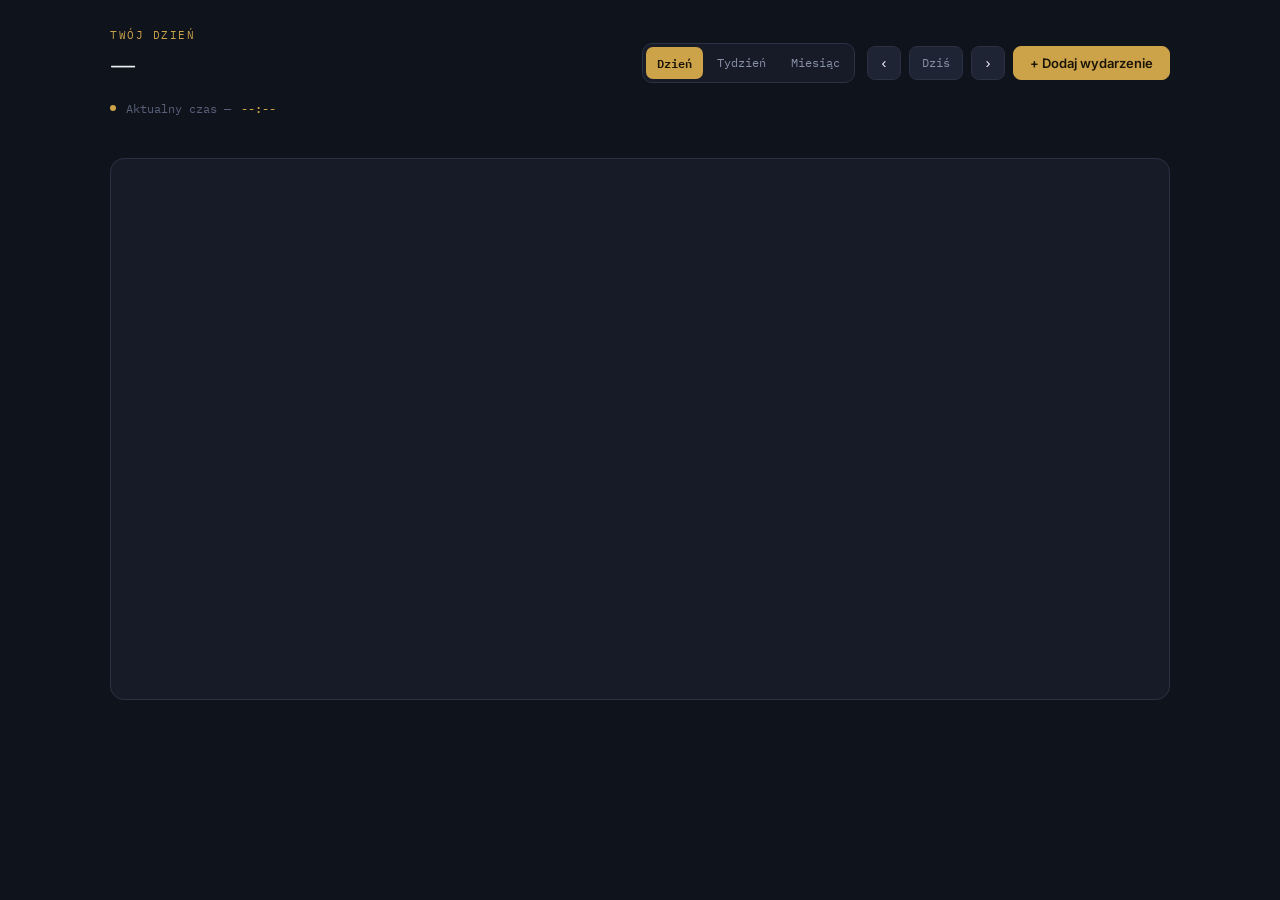
==== calendar.html @ 282a1187 "first commit" ====
<!DOCTYPE html>
<html lang="pl">
<head>
<meta charset="UTF-8">
<meta name="viewport" content="width=device-width, initial-scale=1.0">
<title>Kalendarz</title>
<link rel="preconnect" href="https://fonts.googleapis.com">
<link href="https://fonts.googleapis.com/css2?family=Fraunces:opsz,wght@9..144,400;9..144,500;9..144,600&family=Inter:wght@400;500;600;700&family=IBM+Plex+Mono:wght@400;500;600&display=swap" rel="stylesheet">
<style>
  :root{
    --bg:#0F131C;
    --panel:#161B27;
    --panel-raised:#1E2433;
    --border:#2A3142;
    --border-soft:#232939;
    --text:#EDEFF4;
    --text-muted:#8890A6;
    --text-faint:#586079;
    --brass:#CDA349;
    --brass-dim:#8A7237;
    --danger:#E0785B;

    --c-habit:#5FB88A;
    --c-entertainment:#A98CE0;
    --c-meeting:#5B9BE0;
    --c-important:#E0785B;
    --c-focus:#3FB8B0;

    --font-display:'Fraunces', serif;
    --font-body:'Inter', sans-serif;
    --font-mono:'IBM Plex Mono', monospace;

    --px-per-min: 1.5;
  }

  *{ box-sizing:border-box; }

  body{
    margin:0;
    background:var(--bg);
    color:var(--text);
    font-family:var(--font-body);
    -webkit-font-smoothing:antialiased;
  }

  .app{
    max-width:1100px;
    margin:0 auto;
    padding:28px 20px 80px;
  }

  /* ---- Header ---- */
  .header{
    display:flex;
    align-items:flex-end;
    justify-content:space-between;
    gap:16px;
    flex-wrap:wrap;
    margin-bottom:18px;
  }

  .header-left{ display:flex; flex-direction:column; gap:4px; }

  .eyebrow{
    font-family:var(--font-mono);
    font-size:11px;
    letter-spacing:0.14em;
    text-transform:uppercase;
    color:var(--brass);
  }

  .date-title{
    font-family:var(--font-display);
    font-size:clamp(22px, 3.6vw, 32px);
    font-weight:500;
    font-variation-settings:'opsz' 32;
    margin:0;
    line-height:1.15;
  }

  .header-right{
    display:flex;
    align-items:center;
    gap:8px;
    flex-wrap:wrap;
  }

  .view-switch{
    display:flex;
    gap:3px;
    background:var(--panel);
    border:1px solid var(--border);
    border-radius:10px;
    padding:3px;
    margin-right:4px;
  }
  .view-switch button{
    font-family:var(--font-mono);
    font-size:11.5px;
    padding:6px 11px;
    border-radius:7px;
    border:none;
    background:transparent;
    color:var(--text-muted);
    cursor:pointer;
  }
  .view-switch button.active{ background:var(--brass); color:#1A1508; font-weight:600; }
  .view-switch button:focus-visible{ outline:2px solid var(--brass); outline-offset:2px; }

  .nav-btn{
    width:34px; height:34px;
    display:flex; align-items:center; justify-content:center;
    background:var(--panel-raised);
    border:1px solid var(--border);
    border-radius:8px;
    color:var(--text);
    cursor:pointer;
    font-size:15px;
  }
  .nav-btn:hover{ border-color:var(--brass-dim); background:#232A3C; }
  .nav-btn:focus-visible{ outline:2px solid var(--brass); outline-offset:2px; }

  .today-btn{
    font-family:var(--font-mono);
    font-size:12px;
    padding:0 12px;
    height:34px;
    background:var(--panel-raised);
    border:1px solid var(--border);
    border-radius:8px;
    color:var(--text-muted);
    cursor:pointer;
  }
  .today-btn:hover{ color:var(--text); border-color:var(--brass-dim); }
  .today-btn:focus-visible{ outline:2px solid var(--brass); outline-offset:2px; }

  .add-btn{
    font-family:var(--font-body);
    font-weight:600;
    font-size:13px;
    padding:0 16px;
    height:34px;
    background:var(--brass);
    border:1px solid var(--brass);
    border-radius:8px;
    color:#1A1508;
    cursor:pointer;
  }
  .add-btn:hover{ background:#DCB35A; }
  .add-btn:focus-visible{ outline:2px solid var(--text); outline-offset:2px; }

  /* ---- Clock strip ---- */
  .clock-strip{
    display:flex;
    align-items:center;
    gap:10px;
    font-family:var(--font-mono);
    font-size:12px;
    color:var(--text-faint);
    margin-bottom:20px;
  }
  .clock-dot{ width:6px; height:6px; border-radius:50%; background:var(--brass); }
  .clock-time{ color:var(--brass); font-weight:500; }

  /* ---- Legend ---- */
  .legend{ display:flex; flex-wrap:wrap; gap:8px; margin-bottom:22px; }
  .chip{
    display:flex; align-items:center; gap:7px;
    padding:6px 12px 6px 10px;
    border-radius:999px;
    border:1px solid var(--border);
    background:var(--panel);
    font-size:12.5px;
    color:var(--text-muted);
    cursor:pointer;
  }
  .chip:focus-visible{ outline:2px solid var(--brass); outline-offset:2px; }
  .chip.off{ opacity:0.38; }
  .chip .dot{ width:9px; height:9px; border-radius:50%; flex:none; }
  .chip .count{ font-family:var(--font-mono); color:var(--text-faint); }

  /* ---- Shared timeline shell ---- */
  .timeline-wrap{
    background:var(--panel);
    border:1px solid var(--border);
    border-radius:14px;
    overflow:hidden;
  }
  .timeline-scroll{
    height:min(60vh, 600px);
    overflow-y:auto;
    overflow-x:auto;
  }
  .timeline-grid{ display:flex; position:relative; }

  .ruler{
    flex:none;
    width:52px;
    position:relative;
    border-right:1px solid var(--border);
    background:var(--panel);
  }
  .ruler-hour{
    position:absolute; left:0; right:0;
    transform:translateY(-50%);
    font-family:var(--font-mono);
    font-size:10px;
    color:var(--text-faint);
    text-align:right;
    padding-right:8px;
  }

  .track{ flex:1; position:relative; cursor:crosshair; min-width:280px; }

  .hour-line{ position:absolute; left:0; right:0; border-top:1px solid var(--border-soft); }
  .quarter-line{ position:absolute; left:0; right:0; border-top:1px dashed rgba(42,49,66,0.5); }

  .now-line{ position:absolute; left:0; right:0; height:0; border-top:1.5px solid var(--brass); z-index:5; pointer-events:none; }
  .now-line::before{ content:''; position:absolute; left:-4px; top:-4px; width:8px; height:8px; border-radius:50%; background:var(--brass); }
  .now-label{
    position:absolute; left:4px; top:-9px;
    font-family:var(--font-mono); font-size:9.5px; color:#1A1508;
    background:var(--brass); padding:1px 5px; border-radius:4px; font-weight:600;
  }

  .event{
    position:absolute; border-radius:7px; padding:5px 8px; overflow:hidden;
    cursor:pointer; border:1px solid transparent;
  }
  .event:hover{ filter:brightness(1.12); }
  .event:focus-visible{ outline:2px solid #fff; outline-offset:1px; }
  .event-title{
    font-size:12.5px; font-weight:600; color:#0C0F16; line-height:1.25;
    white-space:nowrap; overflow:hidden; text-overflow:ellipsis;
  }
  .event-time{ font-family:var(--font-mono); font-size:10px; color:rgba(12,15,22,0.72); margin-top:1px; }
  .event.compact .event-title{ font-size:10.5px; }
  .event.compact .event-time{ font-size:8.5px; }
  .event.conflict::after{ content:'⚠'; position:absolute; top:3px; right:5px; font-size:10px; }

  .empty-day{ padding:60px 20px; text-align:center; color:var(--text-faint); font-size:13.5px; position:absolute; top:220px; left:0; right:0; }
  .empty-day strong{ color:var(--text-muted); display:block; margin-bottom:4px; font-weight:600; }

  /* ---- Week view specific ---- */
  .week-header{ display:flex; border-bottom:1px solid var(--border); }
  .week-header .spacer{ width:52px; flex:none; }
  .week-header .day-head{
    flex:1; min-width:110px; text-align:center; padding:9px 4px;
    font-family:var(--font-mono); font-size:10.5px; color:var(--text-muted);
    border-left:1px solid var(--border-soft); text-transform:uppercase; letter-spacing:.04em;
  }
  .week-header .day-head .num{
    font-family:var(--font-display); font-size:16px; color:var(--text);
    display:block; margin-top:3px; text-transform:none;
  }
  .week-header .day-head.today{ color:var(--brass); }
  .week-header .day-head.today .num{ color:var(--brass); }

  .week-columns{ display:flex; flex:1; position:relative; }
  .week-col{ flex:1; min-width:110px; position:relative; border-left:1px solid var(--border-soft); cursor:crosshair; }

  /* ---- Month view ---- */
  .month-weekdays{
    display:grid; grid-template-columns:repeat(7,1fr); gap:1px;
    background:var(--border); border:1px solid var(--border); border-bottom:none;
    border-radius:14px 14px 0 0; overflow:hidden;
  }
  .month-weekday{
    background:var(--panel-raised); padding:8px 0; text-align:center;
    font-family:var(--font-mono); font-size:10px; color:var(--text-faint);
    text-transform:uppercase; letter-spacing:.05em;
  }
  .month-grid{
    display:grid; grid-template-columns:repeat(7,1fr); gap:1px;
    background:var(--border); border:1px solid var(--border); border-radius:0 0 14px 14px; overflow:hidden;
  }
  .month-cell{
    background:var(--panel); min-height:92px; padding:6px; cursor:pointer;
    display:flex; flex-direction:column; gap:3px;
  }
  .month-cell:hover{ background:var(--panel-raised); }
  .month-cell.outside{ opacity:.32; }
  .cell-num{ font-family:var(--font-mono); font-size:11.5px; color:var(--text-muted); }
  .cell-num.today{ color:#1A1508; background:var(--brass); border-radius:6px; padding:1px 6px; width:fit-content; font-weight:600; }
  .cell-pill{
    font-size:10px; padding:1.5px 6px; border-radius:5px; color:#0C0F16;
    white-space:nowrap; overflow:hidden; text-overflow:ellipsis; font-weight:600; cursor:pointer;
  }
  .cell-more{ font-size:9.5px; color:var(--text-faint); font-family:var(--font-mono); }

  .view-panel[hidden]{ display:none; }

  /* ---- Modal ---- */
  .overlay{
    position:fixed; inset:0; background:rgba(6,8,13,0.6);
    display:flex; align-items:center; justify-content:center; padding:20px; z-index:50;
  }
  .overlay[hidden]{ display:none; }
  .modal{ width:100%; max-width:400px; background:var(--panel-raised); border:1px solid var(--border); border-radius:14px; padding:22px; }
  .modal h2{ font-family:var(--font-display); font-weight:500; font-size:20px; margin:0 0 16px; }

  .field{ margin-bottom:14px; }
  .field label{
    display:block; font-size:11.5px; letter-spacing:0.03em; text-transform:uppercase;
    color:var(--text-faint); margin-bottom:6px; font-family:var(--font-mono);
  }
  .field input[type=text], .field textarea, .field input[type=date]{
    width:100%; background:var(--panel); border:1px solid var(--border); border-radius:8px;
    padding:9px 11px; color:var(--text); font-family:var(--font-body); font-size:14px;
  }
  .field input[type=date]{ font-family:var(--font-mono); }
  .field textarea{ resize:vertical; min-height:56px; }
  .field input[type=time]{
    width:100%; background:var(--panel); border:1px solid var(--border); border-radius:8px;
    padding:8px 11px; color:var(--text); font-family:var(--font-mono); font-size:14px;
  }
  .field input:focus-visible, .field textarea:focus-visible{ outline:2px solid var(--brass); outline-offset:1px; }

  .time-row{ display:flex; gap:10px; }
  .time-row .field{ flex:1; }

  .cat-row{ display:flex; flex-wrap:wrap; gap:7px; }
  .cat-btn{
    display:flex; align-items:center; gap:6px; padding:7px 11px; border-radius:999px;
    border:1px solid var(--border); background:var(--panel); color:var(--text-muted);
    font-size:12.5px; cursor:pointer;
  }
  .cat-btn .dot{ width:8px; height:8px; border-radius:50%; }
  .cat-btn.active{ border-color:var(--brass); color:var(--text); background:#232A3C; }
  .cat-btn:focus-visible{ outline:2px solid var(--brass); outline-offset:1px; }

  .error-text{ color:var(--danger); font-size:12px; margin:-6px 0 12px; min-height:14px; }

  .modal-actions{ display:flex; justify-content:space-between; align-items:center; margin-top:18px; gap:10px; }
  .btn-group{ display:flex; gap:8px; margin-left:auto; }

  .btn{
    font-family:var(--font-body); font-size:13px; font-weight:600; padding:9px 16px;
    border-radius:8px; cursor:pointer; border:1px solid var(--border); background:transparent; color:var(--text-muted);
  }
  .btn:hover{ color:var(--text); border-color:var(--brass-dim); }
  .btn:focus-visible{ outline:2px solid var(--brass); outline-offset:2px; }
  .btn-primary{ background:var(--brass); border-color:var(--brass); color:#1A1508; }
  .btn-primary:hover{ background:#DCB35A; color:#1A1508; }
  .btn-delete{ background:transparent; border:none; color:var(--danger); font-size:12.5px; cursor:pointer; padding:9px 4px; }
  .btn-delete:focus-visible{ outline:2px solid var(--danger); outline-offset:2px; }

  @media (prefers-reduced-motion: reduce){ *{ transition:none !important; } }

  @media (max-width:560px){
    .header{ align-items:flex-start; }
    .header-right{ width:100%; }
    .modal{ padding:18px; }
    .month-cell{ min-height:64px; }
  }
</style>
</head>
<body>

<div class="app">
  <div class="header">
    <div class="header-left">
      <span class="eyebrow" id="eyebrow">Twój dzień</span>
      <h1 class="date-title" id="dateTitle">—</h1>
    </div>
    <div class="header-right">
      <div class="view-switch" id="viewSwitch">
        <button data-view="day" class="active">Dzień</button>
        <button data-view="week">Tydzień</button>
        <button data-view="month">Miesiąc</button>
      </div>
      <button class="nav-btn" id="prevBtn" aria-label="Wstecz">‹</button>
      <button class="today-btn" id="todayBtn">Dziś</button>
      <button class="nav-btn" id="nextBtn" aria-label="Dalej">›</button>
      <button class="add-btn" id="openAdd">+ Dodaj wydarzenie</button>
    </div>
  </div>

  <div class="clock-strip">
    <span class="clock-dot"></span>
    <span>Aktualny czas —</span>
    <span class="clock-time" id="liveClock">--:--</span>
  </div>

  <div class="legend" id="legend"></div>

  <!-- DAY VIEW -->
  <div class="view-panel" id="dayView">
    <div class="timeline-wrap">
      <div class="timeline-scroll" id="dayScroll">
        <div class="timeline-grid">
          <div class="ruler" id="dayRuler"></div>
          <div class="track" id="dayTrack"></div>
        </div>
      </div>
    </div>
  </div>

  <!-- WEEK VIEW -->
  <div class="view-panel" id="weekView" hidden>
    <div class="timeline-wrap">
      <div class="week-header" id="weekHeader"></div>
      <div class="timeline-scroll" id="weekScroll">
        <div class="timeline-grid">
          <div class="ruler" id="weekRuler"></div>
          <div class="week-columns" id="weekColumns"></div>
        </div>
      </div>
    </div>
  </div>

  <!-- MONTH VIEW -->
  <div class="view-panel" id="monthView" hidden>
    <div class="month-weekdays" id="monthWeekdays"></div>
    <div class="month-grid" id="monthGrid"></div>
  </div>
</div>

<div class="overlay" id="overlay" hidden>
  <div class="modal">
    <h2 id="modalTitle">Nowe wydarzenie</h2>

    <div class="field">
      <label for="fTitle">Nazwa</label>
      <input type="text" id="fTitle" maxlength="60" placeholder="np. Trening, Spotkanie z zespołem…">
    </div>

    <div class="field">
      <label>Kategoria</label>
      <div class="cat-row" id="catRow"></div>
    </div>

    <div class="field">
      <label for="fDate">Data</label>
      <input type="date" id="fDate">
    </div>

    <div class="time-row">
      <div class="field">
        <label for="fStart">Start</label>
        <input type="time" id="fStart" step="60">
      </div>
      <div class="field">
        <label for="fEnd">Koniec</label>
        <input type="time" id="fEnd" step="60">
      </div>
    </div>

    <div class="field">
      <label for="fNotes">Notatka (opcjonalnie)</label>
      <textarea id="fNotes" maxlength="200" placeholder="Dodatkowe informacje…"></textarea>
    </div>

    <div class="error-text" id="errorText"></div>

    <div class="modal-actions">
      <button class="btn-delete" id="deleteBtn" hidden>Usuń wydarzenie</button>
      <div class="btn-group">
        <button class="btn" id="cancelBtn">Anuluj</button>
        <button class="btn btn-primary" id="saveBtn">Zapisz</button>
      </div>
    </div>
  </div>
</div>

<script>
(function(){
  "use strict";

  var CATEGORIES = [
    { id:'habit',         label:'Nawyk',      color:'var(--c-habit)' },
    { id:'entertainment', label:'Rozrywka',   color:'var(--c-entertainment)' },
    { id:'meeting',       label:'Spotkanie',  color:'var(--c-meeting)' },
    { id:'important',     label:'Ważne',      color:'var(--c-important)' },
    { id:'focus',         label:'Skupienie',  color:'var(--c-focus)' }
  ];
  var CAT_MAP = {};
  CATEGORIES.forEach(function(c){ CAT_MAP[c.id] = c; });

  var WEEKDAY_SHORT = ['Pon','Wt','Śr','Czw','Pt','Sob','Nd'];
  var MONTH_SHORT = ['sty','lut','mar','kwi','maj','cze','lip','sie','wrz','paź','lis','gru'];

  var PX_PER_MIN = 1.5;
  var DAY_MIN = 24 * 60;
  var DAY_HEIGHT = DAY_MIN * PX_PER_MIN;

  var state = {
    events: [],
    viewMode: 'day',
    viewDate: todayStr(),
    activeCats: new Set(CATEGORIES.map(function(c){ return c.id; })),
    editingId: null
  };

  // ---------- Date helpers ----------
  function todayStr(){ return fmtDate(new Date()); }
  function fmtDate(d){
    return d.getFullYear() + '-' + pad2(d.getMonth()+1) + '-' + pad2(d.getDate());
  }
  function parseDate(s){ return new Date(s + 'T00:00:00'); }
  function addDays(dateStr, n){
    var d = parseDate(dateStr);
    d.setDate(d.getDate() + n);
    return fmtDate(d);
  }
  function addMonths(dateStr, n){
    var d = parseDate(dateStr);
    d.setDate(1);
    d.setMonth(d.getMonth() + n);
    return fmtDate(d);
  }
  function mondayOf(dateStr){
    var d = parseDate(dateStr);
    var dow = (d.getDay() + 6) % 7; // 0 = Monday
    d.setDate(d.getDate() - dow);
    return fmtDate(d);
  }
  function toMinutes(hhmm){ var p = hhmm.split(':'); return (+p[0])*60 + (+p[1]); }
  function pad2(n){ return String(n).padStart(2,'0'); }
  function minutesToHHMM(min){
    min = Math.max(0, Math.min(DAY_MIN-1, min));
    return pad2(Math.floor(min/60)) + ':' + pad2(Math.round(min%60));
  }
  function uid(){ return Date.now().toString(36) + Math.random().toString(36).slice(2,7); }
  function escapeHtml(s){ var d = document.createElement('div'); d.textContent = s; return d.innerHTML; }

  // ---------- Storage ----------
  function loadEvents(){
    return window.storage.get('events', false)
      .then(function(res){ state.events = res && res.value ? JSON.parse(res.value) : []; })
      .catch(function(){ state.events = []; });
  }
  function saveEvents(){
    return window.storage.set('events', JSON.stringify(state.events), false)
      .catch(function(err){ console.error('Zapis nie powiódł się', err); });
  }

  // ---------- Element refs ----------
  var els = {
    eyebrow: document.getElementById('eyebrow'),
    dateTitle: document.getElementById('dateTitle'),
    viewSwitch: document.getElementById('viewSwitch'),
    prevBtn: document.getElementById('prevBtn'),
    nextBtn: document.getElementById('nextBtn'),
    todayBtn: document.getElementById('todayBtn'),
    openAdd: document.getElementById('openAdd'),
    liveClock: document.getElementById('liveClock'),
    legend: document.getElementById('legend'),

    dayView: document.getElementById('dayView'),
    dayScroll: document.getElementById('dayScroll'),
    dayRuler: document.getElementById('dayRuler'),
    dayTrack: document.getElementById('dayTrack'),

    weekView: document.getElementById('weekView'),
    weekHeader: document.getElementById('weekHeader'),
    weekScroll: document.getElementById('weekScroll'),
    weekRuler: document.getElementById('weekRuler'),
    weekColumns: document.getElementById('weekColumns'),

    monthView: document.getElementById('monthView'),
    monthWeekdays: document.getElementById('monthWeekdays'),
    monthGrid: document.getElementById('monthGrid'),

    overlay: document.getElementById('overlay'),
    modalTitle: document.getElementById('modalTitle'),
    fTitle: document.getElementById('fTitle'),
    catRow: document.getElementById('catRow'),
    fDate: document.getElementById('fDate'),
    fStart: document.getElementById('fStart'),
    fEnd: document.getElementById('fEnd'),
    fNotes: document.getElementById('fNotes'),
    errorText: document.getElementById('errorText'),
    deleteBtn: document.getElementById('deleteBtn'),
    cancelBtn: document.getElementById('cancelBtn'),
    saveBtn: document.getElementById('saveBtn')
  };

  // ---------- Overlap layout (shared by day + week columns) ----------
  function layoutDayEvents(dayEvents){
    var sorted = dayEvents.slice().sort(function(a,b){ return toMinutes(a.start) - toMinutes(b.start); });
    var clusters = [], current = [], clusterEnd = -1;
    sorted.forEach(function(ev){
      var s = toMinutes(ev.start), e = toMinutes(ev.end);
      if(current.length === 0 || s < clusterEnd){ current.push(ev); clusterEnd = Math.max(clusterEnd, e); }
      else { clusters.push(current); current = [ev]; clusterEnd = e; }
    });
    if(current.length) clusters.push(current);

    var positioned = [];
    clusters.forEach(function(cluster){
      var columns = [], colOf = {};
      cluster.forEach(function(ev){
        var s = toMinutes(ev.start), placed = false;
        for(var c=0; c<columns.length; c++){
          if(columns[c] <= s){ columns[c] = toMinutes(ev.end); colOf[ev.id] = c; placed = true; break; }
        }
        if(!placed){ columns.push(toMinutes(ev.end)); colOf[ev.id] = columns.length - 1; }
      });
      var totalCols = columns.length;
      cluster.forEach(function(ev){ positioned.push(Object.assign({}, ev, { col: colOf[ev.id], totalCols: totalCols })); });
    });
    return positioned;
  }

  function renderRulerInto(el){
    el.innerHTML = '';
    el.style.height = DAY_HEIGHT + 'px';
    for(var h=0; h<24; h++){
      var d = document.createElement('div');
      d.className = 'ruler-hour';
      d.style.top = (h*60*PX_PER_MIN) + 'px';
      d.textContent = pad2(h) + ':00';
      el.appendChild(d);
    }
  }

  function drawGridLines(trackEl){
    for(var h=0; h<24; h++){
      var hl = document.createElement('div');
      hl.className = 'hour-line';
      hl.style.top = (h*60*PX_PER_MIN) + 'px';
      trackEl.appendChild(hl);
      [15,30,45].forEach(function(q){
        var ql = document.createElement('div');
        ql.className = 'quarter-line';
        ql.style.top = ((h*60+q)*PX_PER_MIN) + 'px';
        trackEl.appendChild(ql);
      });
    }
  }

  // renders one date's events+now-line into a track element; compact = smaller text (week view)
  function renderColumn(trackEl, dateStr, compact){
    trackEl.innerHTML = '';
    trackEl.style.height = DAY_HEIGHT + 'px';
    drawGridLines(trackEl);

    var dayEvents = state.events.filter(function(e){ return e.date === dateStr && state.activeCats.has(e.category); });

    if(dayEvents.length === 0 && !compact){
      var empty = document.createElement('div');
      empty.className = 'empty-day';
      empty.innerHTML = '<strong>Pusto w tym dniu</strong>Kliknij na siatkę albo „+ Dodaj wydarzenie”.';
      trackEl.appendChild(empty);
    }

    var positioned = layoutDayEvents(dayEvents);
    positioned.forEach(function(ev){
      var cat = CAT_MAP[ev.category] || CAT_MAP.important;
      var s = toMinutes(ev.start), e = toMinutes(ev.end);
      var top = s * PX_PER_MIN;
      var height = Math.max((e - s) * PX_PER_MIN, compact ? 16 : 20);
      var gap = 2;
      var widthPct = 100 / ev.totalCols;

      var block = document.createElement('div');
      block.className = 'event' + (ev.totalCols > 1 ? ' conflict' : '') + (compact ? ' compact' : '');
      block.style.top = top + 'px';
      block.style.height = height + 'px';
      block.style.left = 'calc(' + (ev.col * widthPct) + '% + ' + (ev.col ? gap : 2) + 'px)';
      block.style.width = 'calc(' + widthPct + '% - ' + (gap + 2) + 'px)';
      block.style.background = cat.color;
      block.setAttribute('tabindex', '0');
      block.setAttribute('role', 'button');
      block.setAttribute('aria-label', ev.title + ', ' + ev.start + '–' + ev.end + ', ' + cat.label);
      block.innerHTML = '<div class="event-title">' + escapeHtml(ev.title) + '</div>' +
                         '<div class="event-time">' + ev.start + '–' + ev.end + '</div>';
      block.addEventListener('click', function(evt){ evt.stopPropagation(); openEdit(ev.id); });
      block.addEventListener('keydown', function(evt){ if(evt.key === 'Enter' || evt.key === ' '){ evt.preventDefault(); openEdit(ev.id); } });
      trackEl.appendChild(block);
    });

    if(dateStr === todayStr()){
      var now = new Date();
      var min = now.getHours()*60 + now.getMinutes();
      var line = document.createElement('div');
      line.className = 'now-line';
      line.style.top = (min * PX_PER_MIN) + 'px';
      var label = document.createElement('span');
      label.className = 'now-label';
      label.textContent = pad2(now.getHours()) + ':' + pad2(now.getMinutes());
      line.appendChild(label);
      trackEl.appendChild(line);
    }

    trackEl.onclick = function(e){
      if(e.target !== trackEl) return;
      var rect = trackEl.getBoundingClientRect();
      var y = e.clientY - rect.top;
      var minutes = Math.round((y / PX_PER_MIN) / 5) * 5;
      openAddModal(dateStr, minutes);
    };
  }

  // ---------- Legend (scope-aware counts) ----------
  function getScopeDates(){
    if(state.viewMode === 'day') return [state.viewDate];
    if(state.viewMode === 'week'){
      var start = mondayOf(state.viewDate), out = [];
      for(var i=0;i<7;i++) out.push(addDays(start,i));
      return out;
    }
    // month: all cells shown in the grid (incl. padding days)
    return monthMatrixDates(state.viewDate);
  }

  function monthMatrixDates(dateStr){
    var d = parseDate(dateStr);
    var first = new Date(d.getFullYear(), d.getMonth(), 1);
    var start = mondayOf(fmtDate(first));
    var dates = [];
    for(var i=0;i<42;i++) dates.push(addDays(start,i));
    return dates;
  }

  function renderLegend(){
    var scope = new Set(getScopeDates());
    els.legend.innerHTML = '';
    CATEGORIES.forEach(function(c){
      var count = state.events.filter(function(e){ return scope.has(e.date) && e.category === c.id; }).length;
      var chip = document.createElement('button');
      chip.className = 'chip' + (state.activeCats.has(c.id) ? '' : ' off');
      chip.setAttribute('type','button');
      chip.innerHTML = '<span class="dot" style="background:'+c.color+'"></span>' + c.label +
        (count ? ' <span class="count">'+count+'</span>' : '');
      chip.addEventListener('click', function(){
        if(state.activeCats.has(c.id)) state.activeCats.delete(c.id); else state.activeCats.add(c.id);
        renderAll();
      });
      els.legend.appendChild(chip);
    });
  }

  // ---------- Header + view switch ----------
  function renderHeader(){
    if(state.viewMode === 'day'){
      els.eyebrow.textContent = 'Twój dzień';
      var d = parseDate(state.viewDate);
      var str = d.toLocaleDateString('pl-PL', { weekday:'long', day:'numeric', month:'long', year:'numeric' });
      els.dateTitle.textContent = str.charAt(0).toUpperCase() + str.slice(1);
    } else if(state.viewMode === 'week'){
      els.eyebrow.textContent = 'Twój tydzień';
      var start = mondayOf(state.viewDate);
      var end = addDays(start, 6);
      var sd = parseDate(start), ed = parseDate(end);
      var label = sd.getDate() + ' ' + MONTH_SHORT[sd.getMonth()] + ' – ' + ed.getDate() + ' ' + MONTH_SHORT[ed.getMonth()] + ' ' + ed.getFullYear();
      els.dateTitle.textContent = label;
    } else {
      els.eyebrow.textContent = 'Twój miesiąc';
      var md = parseDate(state.viewDate);
      var mstr = md.toLocaleDateString('pl-PL', { month:'long', year:'numeric' });
      els.dateTitle.textContent = mstr.charAt(0).toUpperCase() + mstr.slice(1);
    }
  }

  els.viewSwitch.addEventListener('click', function(e){
    var btn = e.target.closest('button[data-view]');
    if(!btn) return;
    state.viewMode = btn.getAttribute('data-view');
    Array.prototype.forEach.call(els.viewSwitch.querySelectorAll('button'), function(b){
      b.classList.toggle('active', b === btn);
    });
    renderAll();
  });

  // ---------- View renderers ----------
  function renderDayView(){
    renderRulerInto(els.dayRuler);
    renderColumn(els.dayTrack, state.viewDate, false);
  }

  function renderWeekView(){
    renderRulerInto(els.weekRuler);
    var start = mondayOf(state.viewDate);
    var today = todayStr();

    els.weekHeader.innerHTML = '<div class="spacer"></div>';
    els.weekColumns.innerHTML = '';

    for(var i=0;i<7;i++){
      var dateStr = addDays(start,i);
      var d = parseDate(dateStr);
      var isToday = dateStr === today;

      var head = document.createElement('div');
      head.className = 'day-head' + (isToday ? ' today' : '');
      head.innerHTML = WEEKDAY_SHORT[i] + '<span class="num">' + d.getDate() + '</span>';
      els.weekHeader.appendChild(head);

      var col = document.createElement('div');
      col.className = 'week-col';
      els.weekColumns.appendChild(col);
      renderColumn(col, dateStr, true);
    }
  }

  function renderMonthView(){
    els.monthWeekdays.innerHTML = '';
    WEEKDAY_SHORT.forEach(function(w){
      var el = document.createElement('div');
      el.className = 'month-weekday';
      el.textContent = w;
      els.monthWeekdays.appendChild(el);
    });

    var dates = monthMatrixDates(state.viewDate);
    var refMonth = parseDate(state.viewDate).getMonth();
    var today = todayStr();

    els.monthGrid.innerHTML = '';
    dates.forEach(function(dateStr){
      var d = parseDate(dateStr);
      var outside = d.getMonth() !== refMonth;
      var cell = document.createElement('div');
      cell.className = 'month-cell' + (outside ? ' outside' : '');

      var num = document.createElement('div');
      num.className = 'cell-num' + (dateStr === today ? ' today' : '');
      num.textContent = d.getDate();
      cell.appendChild(num);

      var dayEvents = state.events
        .filter(function(e){ return e.date === dateStr && state.activeCats.has(e.category); })
        .sort(function(a,b){ return toMinutes(a.start) - toMinutes(b.start); });

      var shown = dayEvents.slice(0,3);
      shown.forEach(function(ev){
        var cat = CAT_MAP[ev.category] || CAT_MAP.important;
        var pill = document.createElement('div');
        pill.className = 'cell-pill';
        pill.style.background = cat.color;
        pill.textContent = ev.start + ' ' + ev.title;
        pill.addEventListener('click', function(e){ e.stopPropagation(); openEdit(ev.id); });
        cell.appendChild(pill);
      });
      if(dayEvents.length > 3){
        var more = document.createElement('div');
        more.className = 'cell-more';
        more.textContent = '+' + (dayEvents.length - 3) + ' więcej';
        cell.appendChild(more);
      }

      cell.addEventListener('click', function(){
        state.viewDate = this.getAttribute('data-date');
        state.viewMode = 'day';
        Array.prototype.forEach.call(els.viewSwitch.querySelectorAll('button'), function(b){
          b.classList.toggle('active', b.getAttribute('data-view') === 'day');
        });
        renderAll();
        scrollToNow();
      });
      cell.setAttribute('data-date', dateStr);

      els.monthGrid.appendChild(cell);
    });
  }

  function renderAll(){
    renderHeader();
    renderLegend();

    els.dayView.hidden = state.viewMode !== 'day';
    els.weekView.hidden = state.viewMode !== 'week';
    els.monthView.hidden = state.viewMode !== 'month';

    if(state.viewMode === 'day') renderDayView();
    else if(state.viewMode === 'week') renderWeekView();
    else renderMonthView();
  }

  // ---------- Navigation ----------
  function shift(delta){
    if(state.viewMode === 'day') state.viewDate = addDays(state.viewDate, delta);
    else if(state.viewMode === 'week') state.viewDate = addDays(state.viewDate, delta*7);
    else state.viewDate = addMonths(state.viewDate, delta);
    renderAll();
  }
  els.prevBtn.addEventListener('click', function(){ shift(-1); });
  els.nextBtn.addEventListener('click', function(){ shift(1); });
  els.todayBtn.addEventListener('click', function(){ state.viewDate = todayStr(); renderAll(); scrollToNow(); });

  function scrollToNow(){
    if(state.viewMode === 'month') return;
    var now = new Date();
    var min = now.getHours()*60 + now.getMinutes();
    var top = Math.max(0, min * PX_PER_MIN - 200);
    var target = state.viewMode === 'day' ? els.dayScroll : els.weekScroll;
    target.scrollTop = top;
  }

  // ---------- Live clock ----------
  function tickClock(){
    var now = new Date();
    els.liveClock.textContent = pad2(now.getHours()) + ':' + pad2(now.getMinutes());
    if(state.viewMode !== 'month'){
      var visibleDate = state.viewMode === 'day' ? state.viewDate : null;
      if(state.viewMode === 'day') renderColumn(els.dayTrack, state.viewDate, false);
      else renderWeekView();
    }
  }
  setInterval(tickClock, 30000);

  // ---------- Modal ----------
  var selectedCat = 'meeting';

  function renderCatRow(){
    els.catRow.innerHTML = '';
    CATEGORIES.forEach(function(c){
      var b = document.createElement('button');
      b.type = 'button';
      b.className = 'cat-btn' + (selectedCat === c.id ? ' active' : '');
      b.innerHTML = '<span class="dot" style="background:'+c.color+'"></span>' + c.label;
      b.addEventListener('click', function(){ selectedCat = c.id; renderCatRow(); });
      els.catRow.appendChild(b);
    });
  }

  function openAddModal(dateStr, prefillStart){
    state.editingId = null;
    els.modalTitle.textContent = 'Nowe wydarzenie';
    els.fTitle.value = '';
    els.fNotes.value = '';
    selectedCat = 'meeting';
    var start = prefillStart != null ? prefillStart : 9*60;
    els.fDate.value = dateStr || state.viewDate;
    els.fStart.value = minutesToHHMM(start);
    els.fEnd.value = minutesToHHMM(Math.min(start+30, DAY_MIN-1));
    els.deleteBtn.hidden = true;
    els.errorText.textContent = '';
    renderCatRow();
    els.overlay.hidden = false;
    els.fTitle.focus();
  }

  function openEdit(id){
    var ev = state.events.find(function(e){ return e.id === id; });
    if(!ev) return;
    state.editingId = id;
    els.modalTitle.textContent = 'Edytuj wydarzenie';
    els.fTitle.value = ev.title;
    els.fNotes.value = ev.notes || '';
    selectedCat = ev.category;
    els.fDate.value = ev.date;
    els.fStart.value = ev.start;
    els.fEnd.value = ev.end;
    els.deleteBtn.hidden = false;
    els.errorText.textContent = '';
    renderCatRow();
    els.overlay.hidden = false;
    els.fTitle.focus();
  }

  function closeModal(){ els.overlay.hidden = true; }

  els.openAdd.addEventListener('click', function(){ openAddModal(state.viewDate, 9*60); });
  els.cancelBtn.addEventListener('click', closeModal);
  els.overlay.addEventListener('click', function(e){ if(e.target === els.overlay) closeModal(); });
  document.addEventListener('keydown', function(e){ if(e.key === 'Escape' && !els.overlay.hidden) closeModal(); });

  els.saveBtn.addEventListener('click', function(){
    var title = els.fTitle.value.trim();
    var date = els.fDate.value;
    var start = els.fStart.value;
    var end = els.fEnd.value;

    if(!title){ els.errorText.textContent = 'Podaj nazwę wydarzenia.'; els.fTitle.focus(); return; }
    if(!date){ els.errorText.textContent = 'Podaj datę.'; return; }
    if(!start || !end){ els.errorText.textContent = 'Podaj godzinę startu i końca.'; return; }
    if(toMinutes(end) <= toMinutes(start)){ els.errorText.textContent = 'Koniec musi być późniejszy niż start.'; return; }

    if(state.editingId){
      var ev = state.events.find(function(e){ return e.id === state.editingId; });
      ev.title = title; ev.category = selectedCat; ev.date = date; ev.start = start; ev.end = end; ev.notes = els.fNotes.value.trim();
    } else {
      state.events.push({ id: uid(), date: date, title: title, category: selectedCat, start: start, end: end, notes: els.fNotes.value.trim() });
    }
    saveEvents();
    closeModal();
    renderAll();
  });

  els.deleteBtn.addEventListener('click', function(){
    state.events = state.events.filter(function(e){ return e.id !== state.editingId; });
    saveEvents();
    closeModal();
    renderAll();
  });

  // ---------- Init ----------
  loadEvents().then(function(){
    renderAll();
    scrollToNow();
    tickClock();
  });

})();
</script>
</body>
</html>
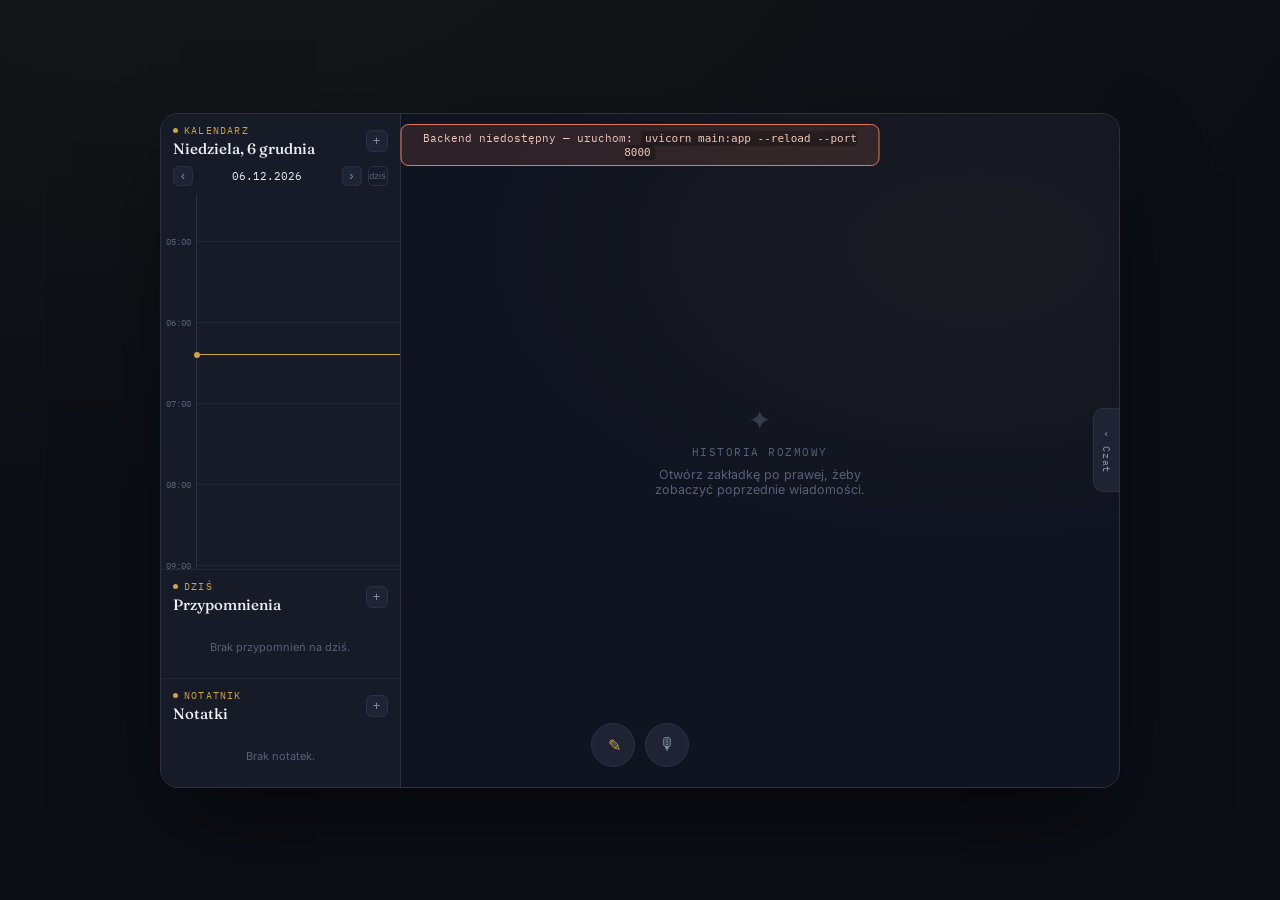
==== commit cc943da4: "working half way there" ====
--- a/calendar.html
+++ b/calendar.html
@@ -3,14 +3,15 @@
 <head>
 <meta charset="UTF-8">
 <meta name="viewport" content="width=device-width, initial-scale=1.0">
-<title>Kalendarz</title>
+<title>Kalendarz — Asystent</title>
 <link rel="preconnect" href="https://fonts.googleapis.com">
 <link href="https://fonts.googleapis.com/css2?family=Fraunces:opsz,wght@9..144,400;9..144,500;9..144,600&family=Inter:wght@400;500;600;700&family=IBM+Plex+Mono:wght@400;500;600&display=swap" rel="stylesheet">
 <style>
   :root{
-    --bg:#0F131C;
+    --bg:#0B0E15;
     --panel:#161B27;
     --panel-raised:#1E2433;
+    --panel-sunken:#101420;
     --border:#2A3142;
     --border-soft:#232939;
     --text:#EDEFF4;
@@ -30,434 +31,409 @@
     --font-body:'Inter', sans-serif;
     --font-mono:'IBM Plex Mono', monospace;
 
-    --px-per-min: 1.5;
+    --px-per-min: 1.35;
   }
 
   *{ box-sizing:border-box; }
-
+  html,body{ height:100%; }
   body{
     margin:0;
-    background:var(--bg);
+    background:
+      radial-gradient(1200px 600px at 15% -10%, rgba(205,163,73,0.06), transparent),
+      var(--bg);
     color:var(--text);
     font-family:var(--font-body);
     -webkit-font-smoothing:antialiased;
-  }
-
-  .app{
-    max-width:1100px;
-    margin:0 auto;
-    padding:28px 20px 80px;
-  }
-
-  /* ---- Header ---- */
-  .header{
-    display:flex;
-    align-items:flex-end;
-    justify-content:space-between;
-    gap:16px;
-    flex-wrap:wrap;
-    margin-bottom:18px;
-  }
-
-  .header-left{ display:flex; flex-direction:column; gap:4px; }
-
-  .eyebrow{
-    font-family:var(--font-mono);
-    font-size:11px;
-    letter-spacing:0.14em;
-    text-transform:uppercase;
-    color:var(--brass);
-  }
-
-  .date-title{
-    font-family:var(--font-display);
-    font-size:clamp(22px, 3.6vw, 32px);
-    font-weight:500;
-    font-variation-settings:'opsz' 32;
-    margin:0;
-    line-height:1.15;
-  }
-
-  .header-right{
     display:flex;
     align-items:center;
-    gap:8px;
-    flex-wrap:wrap;
-  }
-
-  .view-switch{
-    display:flex;
-    gap:3px;
+    justify-content:center;
+    overflow:hidden;
+  }
+
+  /* ===================== APP SHELL — 3/4 of the screen ===================== */
+  .app-shell{
+    width:75vw;
+    height:75vh;
+    min-width:920px;
+    min-height:560px;
     background:var(--panel);
     border:1px solid var(--border);
-    border-radius:10px;
-    padding:3px;
-    margin-right:4px;
-  }
-  .view-switch button{
-    font-family:var(--font-mono);
-    font-size:11.5px;
-    padding:6px 11px;
-    border-radius:7px;
-    border:none;
-    background:transparent;
-    color:var(--text-muted);
-    cursor:pointer;
-  }
-  .view-switch button.active{ background:var(--brass); color:#1A1508; font-weight:600; }
-  .view-switch button:focus-visible{ outline:2px solid var(--brass); outline-offset:2px; }
-
-  .nav-btn{
-    width:34px; height:34px;
-    display:flex; align-items:center; justify-content:center;
-    background:var(--panel-raised);
-    border:1px solid var(--border);
-    border-radius:8px;
-    color:var(--text);
-    cursor:pointer;
-    font-size:15px;
-  }
-  .nav-btn:hover{ border-color:var(--brass-dim); background:#232A3C; }
-  .nav-btn:focus-visible{ outline:2px solid var(--brass); outline-offset:2px; }
-
-  .today-btn{
-    font-family:var(--font-mono);
-    font-size:12px;
-    padding:0 12px;
-    height:34px;
-    background:var(--panel-raised);
-    border:1px solid var(--border);
-    border-radius:8px;
-    color:var(--text-muted);
-    cursor:pointer;
-  }
-  .today-btn:hover{ color:var(--text); border-color:var(--brass-dim); }
-  .today-btn:focus-visible{ outline:2px solid var(--brass); outline-offset:2px; }
-
-  .add-btn{
-    font-family:var(--font-body);
-    font-weight:600;
-    font-size:13px;
-    padding:0 16px;
-    height:34px;
-    background:var(--brass);
-    border:1px solid var(--brass);
-    border-radius:8px;
-    color:#1A1508;
-    cursor:pointer;
-  }
-  .add-btn:hover{ background:#DCB35A; }
-  .add-btn:focus-visible{ outline:2px solid var(--text); outline-offset:2px; }
-
-  /* ---- Clock strip ---- */
-  .clock-strip{
+    border-radius:18px;
+    box-shadow:0 40px 90px -20px rgba(0,0,0,0.6);
+    position:relative;
     display:flex;
-    align-items:center;
-    gap:10px;
-    font-family:var(--font-mono);
-    font-size:12px;
-    color:var(--text-faint);
-    margin-bottom:20px;
-  }
-  .clock-dot{ width:6px; height:6px; border-radius:50%; background:var(--brass); }
-  .clock-time{ color:var(--brass); font-weight:500; }
-
-  /* ---- Legend ---- */
-  .legend{ display:flex; flex-wrap:wrap; gap:8px; margin-bottom:22px; }
-  .chip{
-    display:flex; align-items:center; gap:7px;
-    padding:6px 12px 6px 10px;
-    border-radius:999px;
-    border:1px solid var(--border);
-    background:var(--panel);
-    font-size:12.5px;
-    color:var(--text-muted);
-    cursor:pointer;
-  }
-  .chip:focus-visible{ outline:2px solid var(--brass); outline-offset:2px; }
-  .chip.off{ opacity:0.38; }
-  .chip .dot{ width:9px; height:9px; border-radius:50%; flex:none; }
-  .chip .count{ font-family:var(--font-mono); color:var(--text-faint); }
-
-  /* ---- Shared timeline shell ---- */
-  .timeline-wrap{
-    background:var(--panel);
-    border:1px solid var(--border);
-    border-radius:14px;
     overflow:hidden;
   }
-  .timeline-scroll{
-    height:min(60vh, 600px);
-    overflow-y:auto;
-    overflow-x:auto;
-  }
-  .timeline-grid{ display:flex; position:relative; }
-
-  .ruler{
+
+  /* ===================== LEFT COLUMN — 1/4 width ===================== */
+  .left-col{
+    width:25%;
+    min-width:230px;
     flex:none;
-    width:52px;
-    position:relative;
+    display:flex;
+    flex-direction:column;
     border-right:1px solid var(--border);
     background:var(--panel);
-  }
-  .ruler-hour{
-    position:absolute; left:0; right:0;
-    transform:translateY(-50%);
-    font-family:var(--font-mono);
-    font-size:10px;
-    color:var(--text-faint);
-    text-align:right;
-    padding-right:8px;
-  }
-
-  .track{ flex:1; position:relative; cursor:crosshair; min-width:280px; }
-
+    height:100%;
+  }
+
+  .left-col section{
+    display:flex;
+    flex-direction:column;
+    min-height:0;
+    border-bottom:1px solid var(--border-soft);
+  }
+  .left-col section:last-child{ border-bottom:none; }
+
+  .panel-head{
+    display:flex; align-items:center; justify-content:space-between;
+    padding:10px 12px 8px;
+    flex:none;
+  }
+  .panel-eyebrow{
+    font-family:var(--font-mono); font-size:10px; letter-spacing:.12em;
+    text-transform:uppercase; color:var(--brass); display:flex; align-items:center; gap:6px;
+  }
+  .panel-eyebrow .dot{ width:5px; height:5px; border-radius:50%; background:var(--brass); }
+  .panel-title{
+    font-family:var(--font-display); font-size:15px; font-weight:500; margin:2px 0 0;
+    font-variation-settings:'opsz' 14;
+  }
+  .mini-add{
+    width:22px; height:22px; border-radius:6px; border:1px solid var(--border);
+    background:var(--panel-raised); color:var(--text-muted); cursor:pointer;
+    display:flex; align-items:center; justify-content:center; font-size:13px; line-height:1;
+    flex:none;
+  }
+  .mini-add:hover{ color:var(--text); border-color:var(--brass-dim); }
+  .mini-add:focus-visible{ outline:2px solid var(--brass); outline-offset:1px; }
+
+  /* --- Calendar panel (top, tallest) --- */
+  .cal-panel{ flex:1.5 1 0; }
+  .cal-nav{
+    display:flex; align-items:center; gap:6px; padding:0 12px 8px;
+    font-family:var(--font-mono); font-size:10.5px; color:var(--text-faint); flex:none;
+  }
+  .cal-nav button{
+    width:20px; height:20px; border-radius:5px; border:1px solid var(--border);
+    background:var(--panel-raised); color:var(--text-muted); cursor:pointer; font-size:12px;
+    display:flex; align-items:center; justify-content:center;
+  }
+  .cal-nav button:hover{ color:var(--text); border-color:var(--brass-dim); }
+  .cal-nav .cal-date{ color:var(--text); flex:1; text-align:center; }
+  .cal-nav .today-pill{
+    font-size:9.5px; padding:2px 6px; border-radius:5px; border:1px solid var(--border);
+    background:transparent; color:var(--text-faint); cursor:pointer;
+  }
+  .cal-nav .today-pill:hover{ color:var(--brass); border-color:var(--brass-dim); }
+
+  .cal-scroll{ flex:1; overflow-y:auto; overflow-x:hidden; position:relative; }
+  .cal-grid{ display:flex; position:relative; }
+  .cal-ruler{ flex:none; width:36px; position:relative; border-right:1px solid var(--border); }
+  .cal-ruler-hour{
+    position:absolute; left:0; right:0; transform:translateY(-50%);
+    font-family:var(--font-mono); font-size:8.5px; color:var(--text-faint);
+    text-align:right; padding-right:5px;
+  }
+  .cal-track{ flex:1; position:relative; cursor:crosshair; min-width:0; }
   .hour-line{ position:absolute; left:0; right:0; border-top:1px solid var(--border-soft); }
-  .quarter-line{ position:absolute; left:0; right:0; border-top:1px dashed rgba(42,49,66,0.5); }
-
   .now-line{ position:absolute; left:0; right:0; height:0; border-top:1.5px solid var(--brass); z-index:5; pointer-events:none; }
-  .now-line::before{ content:''; position:absolute; left:-4px; top:-4px; width:8px; height:8px; border-radius:50%; background:var(--brass); }
-  .now-label{
-    position:absolute; left:4px; top:-9px;
-    font-family:var(--font-mono); font-size:9.5px; color:#1A1508;
-    background:var(--brass); padding:1px 5px; border-radius:4px; font-weight:600;
-  }
-
-  .event{
-    position:absolute; border-radius:7px; padding:5px 8px; overflow:hidden;
-    cursor:pointer; border:1px solid transparent;
-  }
-  .event:hover{ filter:brightness(1.12); }
-  .event:focus-visible{ outline:2px solid #fff; outline-offset:1px; }
-  .event-title{
-    font-size:12.5px; font-weight:600; color:#0C0F16; line-height:1.25;
-    white-space:nowrap; overflow:hidden; text-overflow:ellipsis;
-  }
-  .event-time{ font-family:var(--font-mono); font-size:10px; color:rgba(12,15,22,0.72); margin-top:1px; }
-  .event.compact .event-title{ font-size:10.5px; }
-  .event.compact .event-time{ font-size:8.5px; }
-  .event.conflict::after{ content:'⚠'; position:absolute; top:3px; right:5px; font-size:10px; }
-
-  .empty-day{ padding:60px 20px; text-align:center; color:var(--text-faint); font-size:13.5px; position:absolute; top:220px; left:0; right:0; }
-  .empty-day strong{ color:var(--text-muted); display:block; margin-bottom:4px; font-weight:600; }
-
-  /* ---- Week view specific ---- */
-  .week-header{ display:flex; border-bottom:1px solid var(--border); }
-  .week-header .spacer{ width:52px; flex:none; }
-  .week-header .day-head{
-    flex:1; min-width:110px; text-align:center; padding:9px 4px;
-    font-family:var(--font-mono); font-size:10.5px; color:var(--text-muted);
-    border-left:1px solid var(--border-soft); text-transform:uppercase; letter-spacing:.04em;
-  }
-  .week-header .day-head .num{
-    font-family:var(--font-display); font-size:16px; color:var(--text);
-    display:block; margin-top:3px; text-transform:none;
-  }
-  .week-header .day-head.today{ color:var(--brass); }
-  .week-header .day-head.today .num{ color:var(--brass); }
-
-  .week-columns{ display:flex; flex:1; position:relative; }
-  .week-col{ flex:1; min-width:110px; position:relative; border-left:1px solid var(--border-soft); cursor:crosshair; }
-
-  /* ---- Month view ---- */
-  .month-weekdays{
-    display:grid; grid-template-columns:repeat(7,1fr); gap:1px;
-    background:var(--border); border:1px solid var(--border); border-bottom:none;
-    border-radius:14px 14px 0 0; overflow:hidden;
-  }
-  .month-weekday{
-    background:var(--panel-raised); padding:8px 0; text-align:center;
-    font-family:var(--font-mono); font-size:10px; color:var(--text-faint);
-    text-transform:uppercase; letter-spacing:.05em;
-  }
-  .month-grid{
-    display:grid; grid-template-columns:repeat(7,1fr); gap:1px;
-    background:var(--border); border:1px solid var(--border); border-radius:0 0 14px 14px; overflow:hidden;
-  }
-  .month-cell{
-    background:var(--panel); min-height:92px; padding:6px; cursor:pointer;
-    display:flex; flex-direction:column; gap:3px;
-  }
-  .month-cell:hover{ background:var(--panel-raised); }
-  .month-cell.outside{ opacity:.32; }
-  .cell-num{ font-family:var(--font-mono); font-size:11.5px; color:var(--text-muted); }
-  .cell-num.today{ color:#1A1508; background:var(--brass); border-radius:6px; padding:1px 6px; width:fit-content; font-weight:600; }
-  .cell-pill{
-    font-size:10px; padding:1.5px 6px; border-radius:5px; color:#0C0F16;
-    white-space:nowrap; overflow:hidden; text-overflow:ellipsis; font-weight:600; cursor:pointer;
-  }
-  .cell-more{ font-size:9.5px; color:var(--text-faint); font-family:var(--font-mono); }
-
-  .view-panel[hidden]{ display:none; }
-
-  /* ---- Modal ---- */
+  .now-line::before{ content:''; position:absolute; left:-3px; top:-3px; width:6px; height:6px; border-radius:50%; background:var(--brass); }
+
+  .cal-event{
+    position:absolute; border-radius:6px; padding:3px 6px; overflow:hidden; cursor:pointer;
+  }
+  .cal-event:hover{ filter:brightness(1.12); }
+  .cal-event-title{ font-size:10.5px; font-weight:600; color:#0C0F16; line-height:1.2; white-space:nowrap; overflow:hidden; text-overflow:ellipsis; }
+  .cal-event-time{ font-family:var(--font-mono); font-size:8px; color:rgba(12,15,22,0.72); }
+
+  .cal-empty{ padding:26px 14px; text-align:center; color:var(--text-faint); font-size:11.5px; }
+
+  /* --- Reminders / Notes lists (shared list style) --- */
+  .side-list{ flex:1; overflow-y:auto; padding:4px 10px 10px; display:flex; flex-direction:column; gap:6px; }
+  .rem-item, .note-item{
+    background:var(--panel-raised); border:1px solid var(--border-soft); border-radius:9px;
+    padding:7px 9px; cursor:pointer; display:flex; align-items:flex-start; gap:7px;
+  }
+  .rem-item:hover, .note-item:hover{ border-color:var(--brass-dim); }
+  .rem-check{
+    width:14px; height:14px; border-radius:4px; border:1.5px solid var(--text-faint);
+    flex:none; margin-top:2px; cursor:pointer; display:flex; align-items:center; justify-content:center;
+  }
+  .rem-check.done{ background:var(--brass); border-color:var(--brass); }
+  .rem-check.done::after{ content:'✓'; font-size:9px; color:#1A1508; font-weight:700; }
+  .rem-body, .note-body{ min-width:0; flex:1; }
+  .rem-time{ font-family:var(--font-mono); font-size:9px; color:var(--brass); }
+  .rem-text{ font-size:12px; color:var(--text); line-height:1.3; }
+  .rem-item.done .rem-text{ color:var(--text-faint); text-decoration:line-through; }
+  .note-title{ font-size:12px; font-weight:600; color:var(--text); }
+  .note-snippet{ font-size:11px; color:var(--text-muted); line-height:1.3; margin-top:1px; overflow:hidden; text-overflow:ellipsis; display:-webkit-box; -webkit-line-clamp:2; -webkit-box-orient:vertical; }
+  .side-empty{ padding:14px 4px; text-align:center; color:var(--text-faint); font-size:11px; }
+
+  /* ===================== RIGHT COLUMN — 3/4 width, chat overlay ===================== */
+  .right-col{
+    flex:1; position:relative; overflow:hidden;
+    background:
+      radial-gradient(500px 300px at 80% 20%, rgba(205,163,73,0.05), transparent),
+      var(--panel-sunken);
+  }
+  .right-col-hint{
+    position:absolute; inset:0; display:flex; flex-direction:column; align-items:center; justify-content:center;
+    gap:8px; color:var(--text-faint); pointer-events:none; text-align:center; padding:0 40px;
+  }
+  .right-col-hint .glyph{ font-size:28px; opacity:.5; }
+  .right-col-hint .eyebrow{ font-family:var(--font-mono); font-size:10.5px; letter-spacing:.14em; text-transform:uppercase; }
+  .right-col-hint .sub{ font-family:var(--font-body); font-size:12.5px; max-width:260px; }
+
+  .chat-tab{
+    position:absolute; top:50%; right:0; transform:translateY(-50%);
+    width:26px; height:84px; border-radius:10px 0 0 10px;
+    background:var(--panel-raised); border:1px solid var(--border); border-right:none;
+    color:var(--text-muted); cursor:pointer; z-index:30;
+    display:flex; align-items:center; justify-content:center;
+    writing-mode:vertical-rl; font-family:var(--font-mono); font-size:10px; letter-spacing:.08em;
+    gap:6px;
+  }
+  .chat-tab:hover{ color:var(--brass); border-color:var(--brass-dim); }
+  .chat-tab:focus-visible{ outline:2px solid var(--brass); outline-offset:1px; }
+  .chat-tab .chevron{ writing-mode:horizontal-tb; font-size:11px; }
+
+  .chat-panel{
+    position:absolute; top:0; right:0; width:100%; height:100%;
+    background:var(--panel);
+    border-left:1px solid var(--border);
+    display:flex; flex-direction:column;
+    transform:translateX(100%);
+    transition:transform .38s cubic-bezier(.4,0,.2,1);
+    z-index:20;
+  }
+  .chat-panel.open{ transform:translateX(0); }
+  .chat-panel-head{
+    flex:none; padding:14px 44px 12px 18px; border-bottom:1px solid var(--border-soft);
+    display:flex; flex-direction:column; gap:2px;
+  }
+  .chat-panel-head .eyebrow{ font-family:var(--font-mono); font-size:10px; letter-spacing:.12em; text-transform:uppercase; color:var(--brass); }
+  .chat-panel-head .title{ font-family:var(--font-display); font-size:18px; font-weight:500; }
+
+  .chat-log{ flex:1; overflow-y:auto; padding:16px 18px; display:flex; flex-direction:column; gap:12px; }
+  .msg{ max-width:78%; display:flex; flex-direction:column; gap:3px; }
+  .msg.user{ align-self:flex-end; align-items:flex-end; }
+  .msg.assistant{ align-self:flex-start; align-items:flex-start; }
+  .msg-bubble{ padding:9px 13px; border-radius:14px; font-size:13.5px; line-height:1.42; white-space:pre-wrap; }
+  .msg.user .msg-bubble{ background:var(--brass); color:#1A1508; border-bottom-right-radius:4px; }
+  .msg.assistant .msg-bubble{ background:var(--panel-raised); border:1px solid var(--border-soft); color:var(--text); border-bottom-left-radius:4px; }
+  .msg-time{ font-family:var(--font-mono); font-size:9.5px; color:var(--text-faint); padding:0 3px; }
+  .msg.assistant.typing .msg-bubble{ color:var(--text-faint); font-style:italic; }
+
+  .chat-log-empty{ margin:auto; text-align:center; color:var(--text-faint); font-size:12.5px; padding:0 30px; }
+
+  /* ===================== BOTTOM-CENTER COMPOSER ===================== */
+  .composer{
+    position:absolute; left:50%; bottom:20px; transform:translateX(-50%);
+    display:flex; align-items:center; gap:10px; z-index:40;
+  }
+
+  .voice-btn{
+    width:44px; height:44px; border-radius:50%; flex:none;
+    background:var(--panel-raised); border:1px solid var(--border);
+    color:var(--text-muted); cursor:pointer; font-size:17px;
+    display:flex; align-items:center; justify-content:center;
+    position:relative; transition:border-color .15s, color .15s, transform .15s;
+  }
+  .voice-btn:hover{ color:var(--brass); border-color:var(--brass-dim); transform:translateY(-1px); }
+  .voice-btn:focus-visible{ outline:2px solid var(--brass); outline-offset:2px; }
+  .voice-btn::after{
+    content:''; position:absolute; inset:-5px; border-radius:50%; border:1px solid var(--brass-dim);
+    opacity:0; transition:opacity .2s;
+  }
+  .voice-btn:hover::after{ opacity:.5; }
+  .voice-btn.active{ color:#1A1508; background:var(--brass); border-color:var(--brass); }
+
+  .text-bubble{
+    height:44px; width:44px; border-radius:22px; overflow:hidden;
+    background:var(--panel-raised); border:1px solid var(--border);
+    display:flex; align-items:center;
+    transition:width .32s cubic-bezier(.4,0,.2,1), height .32s cubic-bezier(.4,0,.2,1), border-color .2s;
+    cursor:text;
+  }
+  .text-bubble:hover, .text-bubble.focused{
+    width:min(46vw, 460px); height:52px; border-color:var(--brass-dim);
+  }
+  .text-bubble .bubble-icon{
+    flex:none; width:44px; height:44px; display:flex; align-items:center; justify-content:center;
+    font-size:16px; color:var(--brass); pointer-events:none;
+  }
+  .text-bubble input{
+    flex:1; min-width:0; height:100%; background:transparent; border:none; outline:none;
+    color:var(--text); font-family:var(--font-body); font-size:13.5px; padding-right:14px;
+    opacity:0; transition:opacity .22s ease .06s;
+  }
+  .text-bubble:hover input, .text-bubble.focused input{ opacity:1; }
+  .text-bubble input::placeholder{ color:var(--text-faint); }
+
+  /* ===================== connection banner + modal ===================== */
+  .conn-banner{
+    position:absolute; top:10px; left:50%; transform:translateX(-50%);
+    background:rgba(224,120,91,0.14); border:1px solid var(--danger); color:#F3C7B8;
+    font-family:var(--font-mono); font-size:11px; padding:6px 12px; border-radius:8px;
+    z-index:60; max-width:80%; text-align:center;
+  }
+  .conn-banner code{ background:rgba(0,0,0,0.25); padding:1px 5px; border-radius:4px; }
+  .conn-banner[hidden]{ display:none; }
+
   .overlay{
     position:fixed; inset:0; background:rgba(6,8,13,0.6);
-    display:flex; align-items:center; justify-content:center; padding:20px; z-index:50;
+    display:flex; align-items:center; justify-content:center; padding:20px; z-index:100;
   }
   .overlay[hidden]{ display:none; }
-  .modal{ width:100%; max-width:400px; background:var(--panel-raised); border:1px solid var(--border); border-radius:14px; padding:22px; }
-  .modal h2{ font-family:var(--font-display); font-weight:500; font-size:20px; margin:0 0 16px; }
-
-  .field{ margin-bottom:14px; }
-  .field label{
-    display:block; font-size:11.5px; letter-spacing:0.03em; text-transform:uppercase;
-    color:var(--text-faint); margin-bottom:6px; font-family:var(--font-mono);
-  }
-  .field input[type=text], .field textarea, .field input[type=date]{
+  .modal{
+    width:100%; max-width:380px; background:var(--panel-raised); border:1px solid var(--border);
+    border-radius:14px; padding:22px; font-family:var(--font-body); color:var(--text);
+  }
+  .modal h2{ font-family:var(--font-display); font-weight:500; font-size:19px; margin:0 0 14px; }
+  .mf-field{ margin-bottom:12px; }
+  .mf-field label{
+    display:block; font-size:11px; letter-spacing:.03em; text-transform:uppercase;
+    color:var(--text-faint); margin-bottom:5px; font-family:var(--font-mono);
+  }
+  .mf-input, .mf-textarea{
     width:100%; background:var(--panel); border:1px solid var(--border); border-radius:8px;
-    padding:9px 11px; color:var(--text); font-family:var(--font-body); font-size:14px;
-  }
-  .field input[type=date]{ font-family:var(--font-mono); }
-  .field textarea{ resize:vertical; min-height:56px; }
-  .field input[type=time]{
-    width:100%; background:var(--panel); border:1px solid var(--border); border-radius:8px;
-    padding:8px 11px; color:var(--text); font-family:var(--font-mono); font-size:14px;
-  }
-  .field input:focus-visible, .field textarea:focus-visible{ outline:2px solid var(--brass); outline-offset:1px; }
-
-  .time-row{ display:flex; gap:10px; }
-  .time-row .field{ flex:1; }
-
-  .cat-row{ display:flex; flex-wrap:wrap; gap:7px; }
+    padding:8px 10px; color:var(--text); font-family:var(--font-body); font-size:13.5px;
+  }
+  .mf-input.mono{ font-family:var(--font-mono); }
+  .mf-textarea{ min-height:80px; resize:vertical; }
+  .mf-row{ display:flex; gap:10px; }
+  .mf-row .mf-field{ flex:1; }
   .cat-btn{
-    display:flex; align-items:center; gap:6px; padding:7px 11px; border-radius:999px;
+    display:flex; align-items:center; gap:5px; padding:6px 10px; border-radius:999px;
     border:1px solid var(--border); background:var(--panel); color:var(--text-muted);
-    font-size:12.5px; cursor:pointer;
-  }
-  .cat-btn .dot{ width:8px; height:8px; border-radius:50%; }
-  .cat-btn.active{ border-color:var(--brass); color:var(--text); background:#232A3C; }
-  .cat-btn:focus-visible{ outline:2px solid var(--brass); outline-offset:1px; }
-
-  .error-text{ color:var(--danger); font-size:12px; margin:-6px 0 12px; min-height:14px; }
-
-  .modal-actions{ display:flex; justify-content:space-between; align-items:center; margin-top:18px; gap:10px; }
-  .btn-group{ display:flex; gap:8px; margin-left:auto; }
-
+    font-size:12px; cursor:pointer;
+  }
+  .cat-btn.active{ border-color:var(--brass); background:#232A3C; color:var(--text); }
+  .cat-dot{ width:7px; height:7px; border-radius:50%; }
+  .error-text{ color:var(--danger); font-size:12px; margin:2px 0 10px; min-height:14px; }
   .btn{
     font-family:var(--font-body); font-size:13px; font-weight:600; padding:9px 16px;
     border-radius:8px; cursor:pointer; border:1px solid var(--border); background:transparent; color:var(--text-muted);
   }
   .btn:hover{ color:var(--text); border-color:var(--brass-dim); }
-  .btn:focus-visible{ outline:2px solid var(--brass); outline-offset:2px; }
   .btn-primary{ background:var(--brass); border-color:var(--brass); color:#1A1508; }
   .btn-primary:hover{ background:#DCB35A; color:#1A1508; }
   .btn-delete{ background:transparent; border:none; color:var(--danger); font-size:12.5px; cursor:pointer; padding:9px 4px; }
-  .btn-delete:focus-visible{ outline:2px solid var(--danger); outline-offset:2px; }
 
   @media (prefers-reduced-motion: reduce){ *{ transition:none !important; } }
 
-  @media (max-width:560px){
-    .header{ align-items:flex-start; }
-    .header-right{ width:100%; }
-    .modal{ padding:18px; }
-    .month-cell{ min-height:64px; }
+  @media (max-width:900px){
+    .app-shell{ width:96vw; height:92vh; min-width:0; flex-direction:column; }
+    .left-col{ width:100%; height:46%; border-right:none; border-bottom:1px solid var(--border); flex-direction:row; }
+    .left-col section{ border-bottom:none; border-right:1px solid var(--border-soft); flex:1; }
+    .cal-panel{ flex:1.4 1 0; }
+    .right-col{ height:54%; }
+    .chat-panel{ width:100%; }
+    .text-bubble:hover, .text-bubble.focused{ width:min(70vw, 420px); }
   }
 </style>
 </head>
 <body>
 
-<div class="app">
-  <div class="header">
-    <div class="header-left">
-      <span class="eyebrow" id="eyebrow">Twój dzień</span>
-      <h1 class="date-title" id="dateTitle">—</h1>
-    </div>
-    <div class="header-right">
-      <div class="view-switch" id="viewSwitch">
-        <button data-view="day" class="active">Dzień</button>
-        <button data-view="week">Tydzień</button>
-        <button data-view="month">Miesiąc</button>
+<div class="app-shell" id="appShell">
+
+  <div class="conn-banner" id="connBanner" hidden>
+    Backend niedostępny — uruchom: <code>uvicorn main:app --reload --port 8000</code>
+  </div>
+
+  <!-- ===================== LEFT COLUMN ===================== -->
+  <div class="left-col">
+
+    <section class="cal-panel">
+      <div class="panel-head">
+        <div>
+          <div class="panel-eyebrow"><span class="dot"></span>Kalendarz</div>
+          <div class="panel-title" id="calTitle">—</div>
+        </div>
+        <button class="mini-add" id="addEventBtn" title="Dodaj wydarzenie">+</button>
       </div>
-      <button class="nav-btn" id="prevBtn" aria-label="Wstecz">‹</button>
-      <button class="today-btn" id="todayBtn">Dziś</button>
-      <button class="nav-btn" id="nextBtn" aria-label="Dalej">›</button>
-      <button class="add-btn" id="openAdd">+ Dodaj wydarzenie</button>
-    </div>
-  </div>
-
-  <div class="clock-strip">
-    <span class="clock-dot"></span>
-    <span>Aktualny czas —</span>
-    <span class="clock-time" id="liveClock">--:--</span>
-  </div>
-
-  <div class="legend" id="legend"></div>
-
-  <!-- DAY VIEW -->
-  <div class="view-panel" id="dayView">
-    <div class="timeline-wrap">
-      <div class="timeline-scroll" id="dayScroll">
-        <div class="timeline-grid">
-          <div class="ruler" id="dayRuler"></div>
-          <div class="track" id="dayTrack"></div>
+      <div class="cal-nav">
+        <button id="calPrev">‹</button>
+        <span class="cal-date" id="calDateLabel">—</span>
+        <button id="calNext">›</button>
+        <button class="today-pill" id="calToday">dziś</button>
+      </div>
+      <div class="cal-scroll" id="calScroll">
+        <div class="cal-grid">
+          <div class="cal-ruler" id="calRuler"></div>
+          <div class="cal-track" id="calTrack"></div>
         </div>
       </div>
+    </section>
+
+    <section class="rem-panel">
+      <div class="panel-head">
+        <div>
+          <div class="panel-eyebrow"><span class="dot"></span>Dziś</div>
+          <div class="panel-title">Przypomnienia</div>
+        </div>
+        <button class="mini-add" id="addReminderBtn" title="Dodaj przypomnienie">+</button>
+      </div>
+      <div class="side-list" id="reminderList"></div>
+    </section>
+
+    <section class="note-panel">
+      <div class="panel-head">
+        <div>
+          <div class="panel-eyebrow"><span class="dot"></span>Notatnik</div>
+          <div class="panel-title">Notatki</div>
+        </div>
+        <button class="mini-add" id="addNoteBtn" title="Dodaj notatkę">+</button>
+      </div>
+      <div class="side-list" id="noteList"></div>
+    </section>
+
+  </div>
+
+  <!-- ===================== RIGHT COLUMN ===================== -->
+  <div class="right-col">
+    <div class="right-col-hint">
+      <div class="glyph">✦</div>
+      <div class="eyebrow">Historia rozmowy</div>
+      <div class="sub">Otwórz zakładkę po prawej, żeby zobaczyć poprzednie wiadomości.</div>
     </div>
+
+    <button class="chat-tab" id="chatTab"><span class="chevron">‹</span> Czat</button>
+
+    <aside class="chat-panel" id="chatPanel">
+      <div class="chat-panel-head">
+        <span class="eyebrow">Asystent</span>
+        <span class="title">Historia rozmowy</span>
+      </div>
+      <div class="chat-log" id="chatLog">
+        <div class="chat-log-empty" id="chatLogEmpty">Brak wiadomości. Napisz coś w polu na dole ekranu.</div>
+      </div>
+    </aside>
   </div>
 
-  <!-- WEEK VIEW -->
-  <div class="view-panel" id="weekView" hidden>
-    <div class="timeline-wrap">
-      <div class="week-header" id="weekHeader"></div>
-      <div class="timeline-scroll" id="weekScroll">
-        <div class="timeline-grid">
-          <div class="ruler" id="weekRuler"></div>
-          <div class="week-columns" id="weekColumns"></div>
-        </div>
-      </div>
+  <!-- ===================== BOTTOM-CENTER COMPOSER ===================== -->
+  <div class="composer">
+    <div class="text-bubble" id="textBubble">
+      <span class="bubble-icon">✎</span>
+      <input type="text" id="composerInput" placeholder="Napisz do asystenta i naciśnij Enter…" maxlength="500">
     </div>
+    <button class="voice-btn" id="voiceBtn" title="Rozmowa głosowa (wkrótce)">🎙</button>
   </div>
 
-  <!-- MONTH VIEW -->
-  <div class="view-panel" id="monthView" hidden>
-    <div class="month-weekdays" id="monthWeekdays"></div>
-    <div class="month-grid" id="monthGrid"></div>
-  </div>
 </div>
 
+<!-- ===================== GENERIC MODAL (event / reminder / note) ===================== -->
 <div class="overlay" id="overlay" hidden>
   <div class="modal">
-    <h2 id="modalTitle">Nowe wydarzenie</h2>
-
-    <div class="field">
-      <label for="fTitle">Nazwa</label>
-      <input type="text" id="fTitle" maxlength="60" placeholder="np. Trening, Spotkanie z zespołem…">
-    </div>
-
-    <div class="field">
-      <label>Kategoria</label>
-      <div class="cat-row" id="catRow"></div>
-    </div>
-
-    <div class="field">
-      <label for="fDate">Data</label>
-      <input type="date" id="fDate">
-    </div>
-
-    <div class="time-row">
-      <div class="field">
-        <label for="fStart">Start</label>
-        <input type="time" id="fStart" step="60">
-      </div>
-      <div class="field">
-        <label for="fEnd">Koniec</label>
-        <input type="time" id="fEnd" step="60">
-      </div>
-    </div>
-
-    <div class="field">
-      <label for="fNotes">Notatka (opcjonalnie)</label>
-      <textarea id="fNotes" maxlength="200" placeholder="Dodatkowe informacje…"></textarea>
-    </div>
-
+    <h2 id="modalTitle">Nowy wpis</h2>
+    <div id="modalFields"></div>
     <div class="error-text" id="errorText"></div>
-
-    <div class="modal-actions">
-      <button class="btn-delete" id="deleteBtn" hidden>Usuń wydarzenie</button>
-      <div class="btn-group">
-        <button class="btn" id="cancelBtn">Anuluj</button>
-        <button class="btn btn-primary" id="saveBtn">Zapisz</button>
+    <div style="display:flex;justify-content:space-between;align-items:center;margin-top:6px;gap:10px;">
+      <button id="deleteBtn" class="btn-delete" hidden>Usuń</button>
+      <div style="display:flex;gap:8px;margin-left:auto;">
+        <button id="cancelBtn" class="btn">Anuluj</button>
+        <button id="saveBtn" class="btn btn-primary">Zapisz</button>
       </div>
     </div>
   </div>
@@ -467,532 +443,441 @@
 (function(){
   "use strict";
 
+  // Point this at wherever backend/main.py is running.
+  var API_BASE = "http://localhost:8000";
+
   var CATEGORIES = [
-    { id:'habit',         label:'Nawyk',      color:'var(--c-habit)' },
-    { id:'entertainment', label:'Rozrywka',   color:'var(--c-entertainment)' },
-    { id:'meeting',       label:'Spotkanie',  color:'var(--c-meeting)' },
-    { id:'important',     label:'Ważne',      color:'var(--c-important)' },
-    { id:'focus',         label:'Skupienie',  color:'var(--c-focus)' }
+    { id:'habit',         label:'Nawyk' },
+    { id:'entertainment', label:'Rozrywka' },
+    { id:'meeting',       label:'Spotkanie' },
+    { id:'important',     label:'Ważne' },
+    { id:'focus',         label:'Skupienie' }
   ];
-  var CAT_MAP = {};
-  CATEGORIES.forEach(function(c){ CAT_MAP[c.id] = c; });
-
-  var WEEKDAY_SHORT = ['Pon','Wt','Śr','Czw','Pt','Sob','Nd'];
-  var MONTH_SHORT = ['sty','lut','mar','kwi','maj','cze','lip','sie','wrz','paź','lis','gru'];
-
-  var PX_PER_MIN = 1.5;
-  var DAY_MIN = 24 * 60;
+  var CAT_COLOR = {
+    habit:'#5FB88A', entertainment:'#A98CE0', meeting:'#5B9BE0', important:'#E0785B', focus:'#3FB8B0'
+  };
+
+  var PX_PER_MIN = 1.35;
+  var DAY_MIN = 24*60;
   var DAY_HEIGHT = DAY_MIN * PX_PER_MIN;
 
-  var state = {
-    events: [],
-    viewMode: 'day',
-    viewDate: todayStr(),
-    activeCats: new Set(CATEGORIES.map(function(c){ return c.id; })),
-    editingId: null
+  var state = { events: [], reminders: [], notes: [], chat: [], calDate: todayStr(), editing: null };
+
+  function todayStr(){ return fmtDate(new Date()); }
+  function fmtDate(d){ return d.getFullYear()+'-'+pad2(d.getMonth()+1)+'-'+pad2(d.getDate()); }
+  function parseDate(s){ return new Date(s+'T00:00:00'); }
+  function addDays(s,n){ var d=parseDate(s); d.setDate(d.getDate()+n); return fmtDate(d); }
+  function toMinutes(hhmm){ var p=hhmm.split(':'); return (+p[0])*60+(+p[1]); }
+  function pad2(n){ return String(n).padStart(2,'0'); }
+  function nowHHMM(){ var d=new Date(); return pad2(d.getHours())+':'+pad2(d.getMinutes()); }
+  function minutesToHHMM(min){ min=Math.max(0,Math.min(DAY_MIN-1,min)); return pad2(Math.floor(min/60))+':'+pad2(Math.round(min%60)); }
+  function escapeHtml(s){ var d=document.createElement('div'); d.textContent=s; return d.innerHTML; }
+
+  // ---------- API ----------
+  function showConnBanner(show){ document.getElementById('connBanner').hidden = !show; }
+
+  function apiGet(path){
+    return fetch(API_BASE+path).then(function(r){
+      if(!r.ok) throw new Error('API '+r.status);
+      showConnBanner(false);
+      return r.json();
+    }).catch(function(e){ showConnBanner(true); throw e; });
+  }
+  function apiSend(path, method, body){
+    return fetch(API_BASE+path, {
+      method: method,
+      headers: {'Content-Type':'application/json'},
+      body: body!==undefined ? JSON.stringify(body) : undefined
+    }).then(function(r){
+      if(!r.ok) throw new Error('API '+r.status);
+      showConnBanner(false);
+      return r.json();
+    }).catch(function(e){ showConnBanner(true); throw e; });
+  }
+  function apiPost(path, body){ return apiSend(path, 'POST', body); }
+  function apiPut(path, body){ return apiSend(path, 'PUT', body); }
+  function apiDelete(path){ return apiSend(path, 'DELETE'); }
+
+  var els = {
+    calTitle: document.getElementById('calTitle'),
+    calDateLabel: document.getElementById('calDateLabel'),
+    calRuler: document.getElementById('calRuler'),
+    calTrack: document.getElementById('calTrack'),
+    calScroll: document.getElementById('calScroll'),
+    reminderList: document.getElementById('reminderList'),
+    noteList: document.getElementById('noteList'),
+    chatLog: document.getElementById('chatLog'),
+    chatLogEmpty: document.getElementById('chatLogEmpty'),
+    chatPanel: document.getElementById('chatPanel'),
+    chatTab: document.getElementById('chatTab'),
+    appShell: document.getElementById('appShell'),
+    composerInput: document.getElementById('composerInput'),
+    textBubble: document.getElementById('textBubble'),
+    voiceBtn: document.getElementById('voiceBtn')
   };
 
-  // ---------- Date helpers ----------
-  function todayStr(){ return fmtDate(new Date()); }
-  function fmtDate(d){
-    return d.getFullYear() + '-' + pad2(d.getMonth()+1) + '-' + pad2(d.getDate());
-  }
-  function parseDate(s){ return new Date(s + 'T00:00:00'); }
-  function addDays(dateStr, n){
-    var d = parseDate(dateStr);
-    d.setDate(d.getDate() + n);
-    return fmtDate(d);
-  }
-  function addMonths(dateStr, n){
-    var d = parseDate(dateStr);
-    d.setDate(1);
-    d.setMonth(d.getMonth() + n);
-    return fmtDate(d);
-  }
-  function mondayOf(dateStr){
-    var d = parseDate(dateStr);
-    var dow = (d.getDay() + 6) % 7; // 0 = Monday
-    d.setDate(d.getDate() - dow);
-    return fmtDate(d);
-  }
-  function toMinutes(hhmm){ var p = hhmm.split(':'); return (+p[0])*60 + (+p[1]); }
-  function pad2(n){ return String(n).padStart(2,'0'); }
-  function minutesToHHMM(min){
-    min = Math.max(0, Math.min(DAY_MIN-1, min));
-    return pad2(Math.floor(min/60)) + ':' + pad2(Math.round(min%60));
-  }
-  function uid(){ return Date.now().toString(36) + Math.random().toString(36).slice(2,7); }
-  function escapeHtml(s){ var d = document.createElement('div'); d.textContent = s; return d.innerHTML; }
-
-  // ---------- Storage ----------
-  function loadEvents(){
-    return window.storage.get('events', false)
-      .then(function(res){ state.events = res && res.value ? JSON.parse(res.value) : []; })
-      .catch(function(){ state.events = []; });
-  }
-  function saveEvents(){
-    return window.storage.set('events', JSON.stringify(state.events), false)
-      .catch(function(err){ console.error('Zapis nie powiódł się', err); });
-  }
-
-  // ---------- Element refs ----------
-  var els = {
-    eyebrow: document.getElementById('eyebrow'),
-    dateTitle: document.getElementById('dateTitle'),
-    viewSwitch: document.getElementById('viewSwitch'),
-    prevBtn: document.getElementById('prevBtn'),
-    nextBtn: document.getElementById('nextBtn'),
-    todayBtn: document.getElementById('todayBtn'),
-    openAdd: document.getElementById('openAdd'),
-    liveClock: document.getElementById('liveClock'),
-    legend: document.getElementById('legend'),
-
-    dayView: document.getElementById('dayView'),
-    dayScroll: document.getElementById('dayScroll'),
-    dayRuler: document.getElementById('dayRuler'),
-    dayTrack: document.getElementById('dayTrack'),
-
-    weekView: document.getElementById('weekView'),
-    weekHeader: document.getElementById('weekHeader'),
-    weekScroll: document.getElementById('weekScroll'),
-    weekRuler: document.getElementById('weekRuler'),
-    weekColumns: document.getElementById('weekColumns'),
-
-    monthView: document.getElementById('monthView'),
-    monthWeekdays: document.getElementById('monthWeekdays'),
-    monthGrid: document.getElementById('monthGrid'),
-
-    overlay: document.getElementById('overlay'),
-    modalTitle: document.getElementById('modalTitle'),
-    fTitle: document.getElementById('fTitle'),
-    catRow: document.getElementById('catRow'),
-    fDate: document.getElementById('fDate'),
-    fStart: document.getElementById('fStart'),
-    fEnd: document.getElementById('fEnd'),
-    fNotes: document.getElementById('fNotes'),
-    errorText: document.getElementById('errorText'),
-    deleteBtn: document.getElementById('deleteBtn'),
-    cancelBtn: document.getElementById('cancelBtn'),
-    saveBtn: document.getElementById('saveBtn')
-  };
-
-  // ---------- Overlap layout (shared by day + week columns) ----------
+  // ================= CALENDAR (day view) =================
+  function renderRuler(){
+    els.calRuler.innerHTML='';
+    els.calRuler.style.height = DAY_HEIGHT+'px';
+    for(var h=0;h<24;h++){
+      var d=document.createElement('div');
+      d.className='cal-ruler-hour';
+      d.style.top=(h*60*PX_PER_MIN)+'px';
+      d.textContent=pad2(h)+':00';
+      els.calRuler.appendChild(d);
+    }
+  }
+
   function layoutDayEvents(dayEvents){
-    var sorted = dayEvents.slice().sort(function(a,b){ return toMinutes(a.start) - toMinutes(b.start); });
-    var clusters = [], current = [], clusterEnd = -1;
+    var sorted = dayEvents.slice().sort(function(a,b){ return toMinutes(a.start)-toMinutes(b.start); });
+    var clusters=[], current=[], clusterEnd=-1;
     sorted.forEach(function(ev){
-      var s = toMinutes(ev.start), e = toMinutes(ev.end);
-      if(current.length === 0 || s < clusterEnd){ current.push(ev); clusterEnd = Math.max(clusterEnd, e); }
-      else { clusters.push(current); current = [ev]; clusterEnd = e; }
+      var s=toMinutes(ev.start), e=toMinutes(ev.end);
+      if(current.length===0||s<clusterEnd){ current.push(ev); clusterEnd=Math.max(clusterEnd,e); }
+      else { clusters.push(current); current=[ev]; clusterEnd=e; }
     });
     if(current.length) clusters.push(current);
-
-    var positioned = [];
+    var positioned=[];
     clusters.forEach(function(cluster){
-      var columns = [], colOf = {};
+      var columns=[], colOf={};
       cluster.forEach(function(ev){
-        var s = toMinutes(ev.start), placed = false;
-        for(var c=0; c<columns.length; c++){
-          if(columns[c] <= s){ columns[c] = toMinutes(ev.end); colOf[ev.id] = c; placed = true; break; }
+        var s=toMinutes(ev.start), placed=false;
+        for(var c=0;c<columns.length;c++){
+          if(columns[c]<=s){ columns[c]=toMinutes(ev.end); colOf[ev.id]=c; placed=true; break; }
         }
-        if(!placed){ columns.push(toMinutes(ev.end)); colOf[ev.id] = columns.length - 1; }
+        if(!placed){ columns.push(toMinutes(ev.end)); colOf[ev.id]=columns.length-1; }
       });
-      var totalCols = columns.length;
-      cluster.forEach(function(ev){ positioned.push(Object.assign({}, ev, { col: colOf[ev.id], totalCols: totalCols })); });
+      var totalCols=columns.length;
+      cluster.forEach(function(ev){ positioned.push(Object.assign({},ev,{col:colOf[ev.id],totalCols:totalCols})); });
     });
     return positioned;
   }
 
-  function renderRulerInto(el){
-    el.innerHTML = '';
-    el.style.height = DAY_HEIGHT + 'px';
-    for(var h=0; h<24; h++){
-      var d = document.createElement('div');
-      d.className = 'ruler-hour';
-      d.style.top = (h*60*PX_PER_MIN) + 'px';
-      d.textContent = pad2(h) + ':00';
-      el.appendChild(d);
+  function renderCalendar(){
+    var d = parseDate(state.calDate);
+    var str = d.toLocaleDateString('pl-PL',{weekday:'long',day:'numeric',month:'long'});
+    els.calTitle.textContent = str.charAt(0).toUpperCase()+str.slice(1);
+    els.calDateLabel.textContent = d.toLocaleDateString('pl-PL',{day:'2-digit',month:'2-digit',year:'numeric'});
+
+    renderRuler();
+    els.calTrack.innerHTML='';
+    els.calTrack.style.height = DAY_HEIGHT+'px';
+    for(var h=0;h<24;h++){
+      var hl=document.createElement('div');
+      hl.className='hour-line';
+      hl.style.top=(h*60*PX_PER_MIN)+'px';
+      els.calTrack.appendChild(hl);
     }
-  }
-
-  function drawGridLines(trackEl){
-    for(var h=0; h<24; h++){
-      var hl = document.createElement('div');
-      hl.className = 'hour-line';
-      hl.style.top = (h*60*PX_PER_MIN) + 'px';
-      trackEl.appendChild(hl);
-      [15,30,45].forEach(function(q){
-        var ql = document.createElement('div');
-        ql.className = 'quarter-line';
-        ql.style.top = ((h*60+q)*PX_PER_MIN) + 'px';
-        trackEl.appendChild(ql);
+
+    var dayEvents = state.events.filter(function(e){ return e.date===state.calDate; });
+    if(dayEvents.length===0){
+      var empty=document.createElement('div');
+      empty.className='cal-empty';
+      empty.textContent='Brak wydarzeń — kliknij siatkę, aby dodać.';
+      empty.style.position='absolute'; empty.style.top='40px'; empty.style.left='0'; empty.style.right='0';
+      els.calTrack.appendChild(empty);
+    }
+
+    layoutDayEvents(dayEvents).forEach(function(ev){
+      var color = CAT_COLOR[ev.category]||CAT_COLOR.important;
+      var s=toMinutes(ev.start), e=toMinutes(ev.end);
+      var top=s*PX_PER_MIN, height=Math.max((e-s)*PX_PER_MIN,16);
+      var widthPct=100/ev.totalCols;
+      var block=document.createElement('div');
+      block.className='cal-event';
+      block.style.top=top+'px'; block.style.height=height+'px';
+      block.style.left='calc('+(ev.col*widthPct)+'% + '+(ev.col?3:2)+'px)';
+      block.style.width='calc('+widthPct+'% - 5px)';
+      block.style.background=color;
+      block.innerHTML='<div class="cal-event-title">'+escapeHtml(ev.title)+'</div><div class="cal-event-time">'+ev.start+'–'+ev.end+'</div>';
+      block.addEventListener('click',function(evt){ evt.stopPropagation(); openEventModal(ev.id); });
+      els.calTrack.appendChild(block);
+    });
+
+    if(state.calDate===todayStr()){
+      var now=new Date(); var min=now.getHours()*60+now.getMinutes();
+      var line=document.createElement('div');
+      line.className='now-line';
+      line.style.top=(min*PX_PER_MIN)+'px';
+      els.calTrack.appendChild(line);
+    }
+
+    els.calTrack.onclick=function(e){
+      if(e.target!==els.calTrack) return;
+      var rect=els.calTrack.getBoundingClientRect();
+      var y=e.clientY-rect.top;
+      var minutes=Math.round((y/PX_PER_MIN)/5)*5;
+      openEventModal(null, minutes);
+    };
+  }
+
+  function scrollToNow(){
+    if(state.calDate!==todayStr()) return;
+    var now=new Date(); var min=now.getHours()*60+now.getMinutes();
+    els.calScroll.scrollTop = Math.max(0, min*PX_PER_MIN - 160);
+  }
+
+  document.getElementById('calPrev').addEventListener('click',function(){ state.calDate=addDays(state.calDate,-1); reloadEvents(); });
+  document.getElementById('calNext').addEventListener('click',function(){ state.calDate=addDays(state.calDate,1); reloadEvents(); });
+  document.getElementById('calToday').addEventListener('click',function(){ state.calDate=todayStr(); reloadEvents().then(scrollToNow); });
+  document.getElementById('addEventBtn').addEventListener('click',function(){ openEventModal(null, 9*60); });
+
+  function reloadEvents(){
+    return apiGet('/api/events').then(function(rows){ state.events = rows; renderCalendar(); })
+      .catch(function(){ renderCalendar(); });
+  }
+
+  // ================= REMINDERS =================
+  function renderReminders(){
+    var today = todayStr();
+    var todays = state.reminders
+      .filter(function(r){ return r.date===today; })
+      .sort(function(a,b){ return toMinutes(a.time)-toMinutes(b.time); });
+
+    els.reminderList.innerHTML='';
+    if(todays.length===0){
+      els.reminderList.innerHTML='<div class="side-empty">Brak przypomnień na dziś.</div>';
+      return;
+    }
+    todays.forEach(function(r){
+      var item=document.createElement('div');
+      item.className='rem-item'+(r.done?' done':'');
+      item.innerHTML =
+        '<span class="rem-check'+(r.done?' done':'')+'" data-id="'+r.id+'"></span>'+
+        '<span class="rem-body"><span class="rem-time">'+r.time+'</span><br><span class="rem-text">'+escapeHtml(r.text)+'</span></span>';
+      item.querySelector('.rem-check').addEventListener('click',function(e){
+        e.stopPropagation();
+        apiPut('/api/reminders/'+r.id, {done: !r.done}).then(reloadReminders).catch(function(){});
       });
+      item.addEventListener('click',function(){ openReminderModal(r.id); });
+      els.reminderList.appendChild(item);
+    });
+  }
+  document.getElementById('addReminderBtn').addEventListener('click',function(){ openReminderModal(null); });
+
+  function reloadReminders(){
+    return apiGet('/api/reminders').then(function(rows){ state.reminders = rows; renderReminders(); })
+      .catch(function(){ renderReminders(); });
+  }
+
+  // ================= NOTES =================
+  function renderNotes(){
+    els.noteList.innerHTML='';
+    if(state.notes.length===0){
+      els.noteList.innerHTML='<div class="side-empty">Brak notatek.</div>';
+      return;
     }
-  }
-
-  // renders one date's events+now-line into a track element; compact = smaller text (week view)
-  function renderColumn(trackEl, dateStr, compact){
-    trackEl.innerHTML = '';
-    trackEl.style.height = DAY_HEIGHT + 'px';
-    drawGridLines(trackEl);
-
-    var dayEvents = state.events.filter(function(e){ return e.date === dateStr && state.activeCats.has(e.category); });
-
-    if(dayEvents.length === 0 && !compact){
-      var empty = document.createElement('div');
-      empty.className = 'empty-day';
-      empty.innerHTML = '<strong>Pusto w tym dniu</strong>Kliknij na siatkę albo „+ Dodaj wydarzenie”.';
-      trackEl.appendChild(empty);
+    state.notes.forEach(function(n){
+      var item=document.createElement('div');
+      item.className='note-item';
+      item.innerHTML='<span class="note-body"><span class="note-title">'+escapeHtml(n.title||'Bez tytułu')+'</span>'+
+        '<div class="note-snippet">'+escapeHtml(n.content||'')+'</div></span>';
+      item.addEventListener('click',function(){ openNoteModal(n.id); });
+      els.noteList.appendChild(item);
+    });
+  }
+  document.getElementById('addNoteBtn').addEventListener('click',function(){ openNoteModal(null); });
+
+  function reloadNotes(){
+    return apiGet('/api/notes').then(function(rows){ state.notes = rows; renderNotes(); })
+      .catch(function(){ renderNotes(); });
+  }
+
+  // ================= GENERIC MODAL =================
+  var overlay=document.getElementById('overlay');
+  var modalTitle=document.getElementById('modalTitle');
+  var modalFields=document.getElementById('modalFields');
+  var errorText=document.getElementById('errorText');
+  var deleteBtn=document.getElementById('deleteBtn');
+  var saveBtn=document.getElementById('saveBtn');
+  var cancelBtn=document.getElementById('cancelBtn');
+  var modalKind=null;
+  var selectedCat='meeting';
+
+  function fieldHTML(label, inner){
+    return '<div class="mf-field"><label>'+label+'</label>'+inner+'</div>';
+  }
+
+  function openEventModal(id, prefillStart){
+    modalKind='event'; state.editing=id;
+    modalTitle.textContent = id? 'Edytuj wydarzenie':'Nowe wydarzenie';
+    var ev = id? state.events.find(function(e){return e.id===id;}) : null;
+    selectedCat = ev? ev.category : 'meeting';
+    var start = ev? ev.start : (prefillStart!=null? minutesToHHMM(prefillStart) : '09:00');
+    var end = ev? ev.end : (prefillStart!=null? minutesToHHMM(Math.min(prefillStart+30,DAY_MIN-1)) : '09:30');
+
+    modalFields.innerHTML =
+      fieldHTML('Nazwa','<input id="mfTitle" class="mf-input" maxlength="60" value="'+(ev?escapeHtml(ev.title):'')+'">')+
+      fieldHTML('Kategoria','<div id="mfCatRow" style="display:flex;flex-wrap:wrap;gap:6px;"></div>')+
+      fieldHTML('Data','<input id="mfDate" type="date" class="mf-input mono" value="'+state.calDate+'">')+
+      '<div class="mf-row">'+
+        fieldHTML('Start','<input id="mfStart" type="time" class="mf-input mono" value="'+start+'">')+
+        fieldHTML('Koniec','<input id="mfEnd" type="time" class="mf-input mono" value="'+end+'">')+
+      '</div>';
+
+    var catRow = document.getElementById('mfCatRow');
+    CATEGORIES.forEach(function(c){
+      var b=document.createElement('button'); b.type='button';
+      b.className='cat-btn'+(selectedCat===c.id?' active':'');
+      b.innerHTML='<span class="cat-dot" style="background:'+CAT_COLOR[c.id]+'"></span>'+c.label;
+      b.addEventListener('click',function(){ selectedCat=c.id; openEventModal(id, prefillStart); });
+      catRow.appendChild(b);
+    });
+
+    deleteBtn.hidden = !id;
+    errorText.textContent='';
+    overlay.hidden=false;
+    document.getElementById('mfTitle').focus();
+  }
+
+  function openReminderModal(id){
+    modalKind='reminder'; state.editing=id;
+    modalTitle.textContent = id? 'Edytuj przypomnienie':'Nowe przypomnienie';
+    var r = id? state.reminders.find(function(x){return x.id===id;}) : null;
+    modalFields.innerHTML =
+      fieldHTML('Treść','<input id="mfText" class="mf-input" maxlength="120" value="'+(r?escapeHtml(r.text):'')+'">')+
+      '<div class="mf-row">'+
+        fieldHTML('Data','<input id="mfDate" type="date" class="mf-input mono" value="'+(r?r.date:todayStr())+'">')+
+        fieldHTML('Godzina','<input id="mfTime" type="time" class="mf-input mono" value="'+(r?r.time:nowHHMM())+'">')+
+      '</div>';
+    deleteBtn.hidden = !id;
+    errorText.textContent='';
+    overlay.hidden=false;
+    document.getElementById('mfText').focus();
+  }
+
+  function openNoteModal(id){
+    modalKind='note'; state.editing=id;
+    modalTitle.textContent = id? 'Edytuj notatkę':'Nowa notatka';
+    var n = id? state.notes.find(function(x){return x.id===id;}) : null;
+    modalFields.innerHTML =
+      fieldHTML('Tytuł','<input id="mfTitle" class="mf-input" maxlength="60" value="'+(n?escapeHtml(n.title):'')+'">')+
+      fieldHTML('Treść','<textarea id="mfContent" class="mf-textarea" maxlength="600">'+(n?escapeHtml(n.content):'')+'</textarea>');
+    deleteBtn.hidden = !id;
+    errorText.textContent='';
+    overlay.hidden=false;
+    document.getElementById('mfTitle').focus();
+  }
+
+  function closeModal(){ overlay.hidden=true; modalKind=null; state.editing=null; }
+  cancelBtn.addEventListener('click', closeModal);
+  overlay.addEventListener('click', function(e){ if(e.target===overlay) closeModal(); });
+  document.addEventListener('keydown', function(e){ if(e.key==='Escape' && !overlay.hidden) closeModal(); });
+
+  saveBtn.addEventListener('click', function(){
+    if(modalKind==='event'){
+      var title=document.getElementById('mfTitle').value.trim();
+      var date=document.getElementById('mfDate').value;
+      var start=document.getElementById('mfStart').value;
+      var end=document.getElementById('mfEnd').value;
+      if(!title){ errorText.textContent='Podaj nazwę wydarzenia.'; return; }
+      if(!date||!start||!end){ errorText.textContent='Uzupełnij datę i godziny.'; return; }
+      if(toMinutes(end)<=toMinutes(start)){ errorText.textContent='Koniec musi być późniejszy niż start.'; return; }
+      var body = {title:title, category:selectedCat, date:date, start:start, end:end};
+      var req = state.editing ? apiPut('/api/events/'+state.editing, body) : apiPost('/api/events', body);
+      req.then(function(){ state.calDate = date; return reloadEvents(); })
+         .then(closeModal)
+         .catch(function(){ errorText.textContent='Nie udało się zapisać — sprawdź, czy backend działa.'; });
+    } else if(modalKind==='reminder'){
+      var text=document.getElementById('mfText').value.trim();
+      var rdate=document.getElementById('mfDate').value;
+      var rtime=document.getElementById('mfTime').value;
+      if(!text){ errorText.textContent='Podaj treść przypomnienia.'; return; }
+      if(!rdate||!rtime){ errorText.textContent='Uzupełnij datę i godzinę.'; return; }
+      var rbody = {text:text, date:rdate, time:rtime};
+      var rreq = state.editing ? apiPut('/api/reminders/'+state.editing, rbody) : apiPost('/api/reminders', rbody);
+      rreq.then(reloadReminders).then(closeModal)
+          .catch(function(){ errorText.textContent='Nie udało się zapisać — sprawdź, czy backend działa.'; });
+    } else if(modalKind==='note'){
+      var ntitle=document.getElementById('mfTitle').value.trim();
+      var content=document.getElementById('mfContent').value.trim();
+      if(!ntitle && !content){ errorText.textContent='Notatka jest pusta.'; return; }
+      var nbody = {title:ntitle, content:content};
+      var nreq = state.editing ? apiPut('/api/notes/'+state.editing, nbody) : apiPost('/api/notes', nbody);
+      nreq.then(reloadNotes).then(closeModal)
+          .catch(function(){ errorText.textContent='Nie udało się zapisać — sprawdź, czy backend działa.'; });
     }
-
-    var positioned = layoutDayEvents(dayEvents);
-    positioned.forEach(function(ev){
-      var cat = CAT_MAP[ev.category] || CAT_MAP.important;
-      var s = toMinutes(ev.start), e = toMinutes(ev.end);
-      var top = s * PX_PER_MIN;
-      var height = Math.max((e - s) * PX_PER_MIN, compact ? 16 : 20);
-      var gap = 2;
-      var widthPct = 100 / ev.totalCols;
-
-      var block = document.createElement('div');
-      block.className = 'event' + (ev.totalCols > 1 ? ' conflict' : '') + (compact ? ' compact' : '');
-      block.style.top = top + 'px';
-      block.style.height = height + 'px';
-      block.style.left = 'calc(' + (ev.col * widthPct) + '% + ' + (ev.col ? gap : 2) + 'px)';
-      block.style.width = 'calc(' + widthPct + '% - ' + (gap + 2) + 'px)';
-      block.style.background = cat.color;
-      block.setAttribute('tabindex', '0');
-      block.setAttribute('role', 'button');
-      block.setAttribute('aria-label', ev.title + ', ' + ev.start + '–' + ev.end + ', ' + cat.label);
-      block.innerHTML = '<div class="event-title">' + escapeHtml(ev.title) + '</div>' +
-                         '<div class="event-time">' + ev.start + '–' + ev.end + '</div>';
-      block.addEventListener('click', function(evt){ evt.stopPropagation(); openEdit(ev.id); });
-      block.addEventListener('keydown', function(evt){ if(evt.key === 'Enter' || evt.key === ' '){ evt.preventDefault(); openEdit(ev.id); } });
-      trackEl.appendChild(block);
+  });
+
+  deleteBtn.addEventListener('click', function(){
+    if(modalKind==='event'){
+      apiDelete('/api/events/'+state.editing).then(reloadEvents).then(closeModal).catch(closeModal);
+    } else if(modalKind==='reminder'){
+      apiDelete('/api/reminders/'+state.editing).then(reloadReminders).then(closeModal).catch(closeModal);
+    } else if(modalKind==='note'){
+      apiDelete('/api/notes/'+state.editing).then(reloadNotes).then(closeModal).catch(closeModal);
+    }
+  });
+
+  // ================= CHAT PANEL (slide in/out, history only) =================
+  var chatOpen = false;
+  function setChatOpen(open){
+    chatOpen = open;
+    els.chatPanel.classList.toggle('open', open);
+    els.chatTab.querySelector('.chevron').textContent = open ? '›' : '‹';
+  }
+  els.chatTab.addEventListener('click', function(){ setChatOpen(!chatOpen); });
+
+  function renderChat(){
+    els.chatLog.innerHTML='';
+    if(state.chat.length===0){
+      els.chatLog.appendChild(els.chatLogEmpty);
+      return;
+    }
+    state.chat.forEach(function(m){
+      var wrap=document.createElement('div');
+      wrap.className='msg '+m.role+(m.typing?' typing':'');
+      wrap.innerHTML = '<div class="msg-bubble">'+escapeHtml(m.text)+'</div><div class="msg-time">'+(m.time||'')+'</div>';
+      els.chatLog.appendChild(wrap);
     });
-
-    if(dateStr === todayStr()){
-      var now = new Date();
-      var min = now.getHours()*60 + now.getMinutes();
-      var line = document.createElement('div');
-      line.className = 'now-line';
-      line.style.top = (min * PX_PER_MIN) + 'px';
-      var label = document.createElement('span');
-      label.className = 'now-label';
-      label.textContent = pad2(now.getHours()) + ':' + pad2(now.getMinutes());
-      line.appendChild(label);
-      trackEl.appendChild(line);
-    }
-
-    trackEl.onclick = function(e){
-      if(e.target !== trackEl) return;
-      var rect = trackEl.getBoundingClientRect();
-      var y = e.clientY - rect.top;
-      var minutes = Math.round((y / PX_PER_MIN) / 5) * 5;
-      openAddModal(dateStr, minutes);
-    };
-  }
-
-  // ---------- Legend (scope-aware counts) ----------
-  function getScopeDates(){
-    if(state.viewMode === 'day') return [state.viewDate];
-    if(state.viewMode === 'week'){
-      var start = mondayOf(state.viewDate), out = [];
-      for(var i=0;i<7;i++) out.push(addDays(start,i));
-      return out;
-    }
-    // month: all cells shown in the grid (incl. padding days)
-    return monthMatrixDates(state.viewDate);
-  }
-
-  function monthMatrixDates(dateStr){
-    var d = parseDate(dateStr);
-    var first = new Date(d.getFullYear(), d.getMonth(), 1);
-    var start = mondayOf(fmtDate(first));
-    var dates = [];
-    for(var i=0;i<42;i++) dates.push(addDays(start,i));
-    return dates;
-  }
-
-  function renderLegend(){
-    var scope = new Set(getScopeDates());
-    els.legend.innerHTML = '';
-    CATEGORIES.forEach(function(c){
-      var count = state.events.filter(function(e){ return scope.has(e.date) && e.category === c.id; }).length;
-      var chip = document.createElement('button');
-      chip.className = 'chip' + (state.activeCats.has(c.id) ? '' : ' off');
-      chip.setAttribute('type','button');
-      chip.innerHTML = '<span class="dot" style="background:'+c.color+'"></span>' + c.label +
-        (count ? ' <span class="count">'+count+'</span>' : '');
-      chip.addEventListener('click', function(){
-        if(state.activeCats.has(c.id)) state.activeCats.delete(c.id); else state.activeCats.add(c.id);
-        renderAll();
-      });
-      els.legend.appendChild(chip);
+    els.chatLog.scrollTop = els.chatLog.scrollHeight;
+  }
+
+  function pushLocalMessage(role, text, time, typing){
+    var m = { role: role, text: text, time: time || nowHHMM(), typing: !!typing };
+    state.chat.push(m);
+    renderChat();
+    return m;
+  }
+
+  function sendComposerMessage(){
+    var val = els.composerInput.value.trim();
+    if(!val) return;
+    els.composerInput.value='';
+    pushLocalMessage('user', val);
+    if(!chatOpen) setChatOpen(true);
+
+    var typingMsg = pushLocalMessage('assistant', 'Piszę odpowiedź…', '', true);
+
+    apiPost('/api/chat', {message: val}).then(function(res){
+      var idx = state.chat.indexOf(typingMsg);
+      if(idx!==-1) state.chat.splice(idx,1);
+      pushLocalMessage('assistant', res.reply);
+      reloadEvents(); reloadReminders(); reloadNotes();
+    }).catch(function(){
+      var idx = state.chat.indexOf(typingMsg);
+      if(idx!==-1) state.chat.splice(idx,1);
+      pushLocalMessage('assistant', 'Nie mogę połączyć się z backendem. Uruchom: uvicorn main:app --reload --port 8000');
     });
   }
 
-  // ---------- Header + view switch ----------
-  function renderHeader(){
-    if(state.viewMode === 'day'){
-      els.eyebrow.textContent = 'Twój dzień';
-      var d = parseDate(state.viewDate);
-      var str = d.toLocaleDateString('pl-PL', { weekday:'long', day:'numeric', month:'long', year:'numeric' });
-      els.dateTitle.textContent = str.charAt(0).toUpperCase() + str.slice(1);
-    } else if(state.viewMode === 'week'){
-      els.eyebrow.textContent = 'Twój tydzień';
-      var start = mondayOf(state.viewDate);
-      var end = addDays(start, 6);
-      var sd = parseDate(start), ed = parseDate(end);
-      var label = sd.getDate() + ' ' + MONTH_SHORT[sd.getMonth()] + ' – ' + ed.getDate() + ' ' + MONTH_SHORT[ed.getMonth()] + ' ' + ed.getFullYear();
-      els.dateTitle.textContent = label;
-    } else {
-      els.eyebrow.textContent = 'Twój miesiąc';
-      var md = parseDate(state.viewDate);
-      var mstr = md.toLocaleDateString('pl-PL', { month:'long', year:'numeric' });
-      els.dateTitle.textContent = mstr.charAt(0).toUpperCase() + mstr.slice(1);
-    }
-  }
-
-  els.viewSwitch.addEventListener('click', function(e){
-    var btn = e.target.closest('button[data-view]');
-    if(!btn) return;
-    state.viewMode = btn.getAttribute('data-view');
-    Array.prototype.forEach.call(els.viewSwitch.querySelectorAll('button'), function(b){
-      b.classList.toggle('active', b === btn);
-    });
-    renderAll();
+  els.composerInput.addEventListener('keydown', function(e){
+    if(e.key==='Enter'){ e.preventDefault(); sendComposerMessage(); }
   });
-
-  // ---------- View renderers ----------
-  function renderDayView(){
-    renderRulerInto(els.dayRuler);
-    renderColumn(els.dayTrack, state.viewDate, false);
-  }
-
-  function renderWeekView(){
-    renderRulerInto(els.weekRuler);
-    var start = mondayOf(state.viewDate);
-    var today = todayStr();
-
-    els.weekHeader.innerHTML = '<div class="spacer"></div>';
-    els.weekColumns.innerHTML = '';
-
-    for(var i=0;i<7;i++){
-      var dateStr = addDays(start,i);
-      var d = parseDate(dateStr);
-      var isToday = dateStr === today;
-
-      var head = document.createElement('div');
-      head.className = 'day-head' + (isToday ? ' today' : '');
-      head.innerHTML = WEEKDAY_SHORT[i] + '<span class="num">' + d.getDate() + '</span>';
-      els.weekHeader.appendChild(head);
-
-      var col = document.createElement('div');
-      col.className = 'week-col';
-      els.weekColumns.appendChild(col);
-      renderColumn(col, dateStr, true);
-    }
-  }
-
-  function renderMonthView(){
-    els.monthWeekdays.innerHTML = '';
-    WEEKDAY_SHORT.forEach(function(w){
-      var el = document.createElement('div');
-      el.className = 'month-weekday';
-      el.textContent = w;
-      els.monthWeekdays.appendChild(el);
-    });
-
-    var dates = monthMatrixDates(state.viewDate);
-    var refMonth = parseDate(state.viewDate).getMonth();
-    var today = todayStr();
-
-    els.monthGrid.innerHTML = '';
-    dates.forEach(function(dateStr){
-      var d = parseDate(dateStr);
-      var outside = d.getMonth() !== refMonth;
-      var cell = document.createElement('div');
-      cell.className = 'month-cell' + (outside ? ' outside' : '');
-
-      var num = document.createElement('div');
-      num.className = 'cell-num' + (dateStr === today ? ' today' : '');
-      num.textContent = d.getDate();
-      cell.appendChild(num);
-
-      var dayEvents = state.events
-        .filter(function(e){ return e.date === dateStr && state.activeCats.has(e.category); })
-        .sort(function(a,b){ return toMinutes(a.start) - toMinutes(b.start); });
-
-      var shown = dayEvents.slice(0,3);
-      shown.forEach(function(ev){
-        var cat = CAT_MAP[ev.category] || CAT_MAP.important;
-        var pill = document.createElement('div');
-        pill.className = 'cell-pill';
-        pill.style.background = cat.color;
-        pill.textContent = ev.start + ' ' + ev.title;
-        pill.addEventListener('click', function(e){ e.stopPropagation(); openEdit(ev.id); });
-        cell.appendChild(pill);
-      });
-      if(dayEvents.length > 3){
-        var more = document.createElement('div');
-        more.className = 'cell-more';
-        more.textContent = '+' + (dayEvents.length - 3) + ' więcej';
-        cell.appendChild(more);
-      }
-
-      cell.addEventListener('click', function(){
-        state.viewDate = this.getAttribute('data-date');
-        state.viewMode = 'day';
-        Array.prototype.forEach.call(els.viewSwitch.querySelectorAll('button'), function(b){
-          b.classList.toggle('active', b.getAttribute('data-view') === 'day');
-        });
-        renderAll();
-        scrollToNow();
-      });
-      cell.setAttribute('data-date', dateStr);
-
-      els.monthGrid.appendChild(cell);
-    });
-  }
-
-  function renderAll(){
-    renderHeader();
-    renderLegend();
-
-    els.dayView.hidden = state.viewMode !== 'day';
-    els.weekView.hidden = state.viewMode !== 'week';
-    els.monthView.hidden = state.viewMode !== 'month';
-
-    if(state.viewMode === 'day') renderDayView();
-    else if(state.viewMode === 'week') renderWeekView();
-    else renderMonthView();
-  }
-
-  // ---------- Navigation ----------
-  function shift(delta){
-    if(state.viewMode === 'day') state.viewDate = addDays(state.viewDate, delta);
-    else if(state.viewMode === 'week') state.viewDate = addDays(state.viewDate, delta*7);
-    else state.viewDate = addMonths(state.viewDate, delta);
-    renderAll();
-  }
-  els.prevBtn.addEventListener('click', function(){ shift(-1); });
-  els.nextBtn.addEventListener('click', function(){ shift(1); });
-  els.todayBtn.addEventListener('click', function(){ state.viewDate = todayStr(); renderAll(); scrollToNow(); });
-
-  function scrollToNow(){
-    if(state.viewMode === 'month') return;
-    var now = new Date();
-    var min = now.getHours()*60 + now.getMinutes();
-    var top = Math.max(0, min * PX_PER_MIN - 200);
-    var target = state.viewMode === 'day' ? els.dayScroll : els.weekScroll;
-    target.scrollTop = top;
-  }
-
-  // ---------- Live clock ----------
-  function tickClock(){
-    var now = new Date();
-    els.liveClock.textContent = pad2(now.getHours()) + ':' + pad2(now.getMinutes());
-    if(state.viewMode !== 'month'){
-      var visibleDate = state.viewMode === 'day' ? state.viewDate : null;
-      if(state.viewMode === 'day') renderColumn(els.dayTrack, state.viewDate, false);
-      else renderWeekView();
-    }
-  }
-  setInterval(tickClock, 30000);
-
-  // ---------- Modal ----------
-  var selectedCat = 'meeting';
-
-  function renderCatRow(){
-    els.catRow.innerHTML = '';
-    CATEGORIES.forEach(function(c){
-      var b = document.createElement('button');
-      b.type = 'button';
-      b.className = 'cat-btn' + (selectedCat === c.id ? ' active' : '');
-      b.innerHTML = '<span class="dot" style="background:'+c.color+'"></span>' + c.label;
-      b.addEventListener('click', function(){ selectedCat = c.id; renderCatRow(); });
-      els.catRow.appendChild(b);
-    });
-  }
-
-  function openAddModal(dateStr, prefillStart){
-    state.editingId = null;
-    els.modalTitle.textContent = 'Nowe wydarzenie';
-    els.fTitle.value = '';
-    els.fNotes.value = '';
-    selectedCat = 'meeting';
-    var start = prefillStart != null ? prefillStart : 9*60;
-    els.fDate.value = dateStr || state.viewDate;
-    els.fStart.value = minutesToHHMM(start);
-    els.fEnd.value = minutesToHHMM(Math.min(start+30, DAY_MIN-1));
-    els.deleteBtn.hidden = true;
-    els.errorText.textContent = '';
-    renderCatRow();
-    els.overlay.hidden = false;
-    els.fTitle.focus();
-  }
-
-  function openEdit(id){
-    var ev = state.events.find(function(e){ return e.id === id; });
-    if(!ev) return;
-    state.editingId = id;
-    els.modalTitle.textContent = 'Edytuj wydarzenie';
-    els.fTitle.value = ev.title;
-    els.fNotes.value = ev.notes || '';
-    selectedCat = ev.category;
-    els.fDate.value = ev.date;
-    els.fStart.value = ev.start;
-    els.fEnd.value = ev.end;
-    els.deleteBtn.hidden = false;
-    els.errorText.textContent = '';
-    renderCatRow();
-    els.overlay.hidden = false;
-    els.fTitle.focus();
-  }
-
-  function closeModal(){ els.overlay.hidden = true; }
-
-  els.openAdd.addEventListener('click', function(){ openAddModal(state.viewDate, 9*60); });
-  els.cancelBtn.addEventListener('click', closeModal);
-  els.overlay.addEventListener('click', function(e){ if(e.target === els.overlay) closeModal(); });
-  document.addEventListener('keydown', function(e){ if(e.key === 'Escape' && !els.overlay.hidden) closeModal(); });
-
-  els.saveBtn.addEventListener('click', function(){
-    var title = els.fTitle.value.trim();
-    var date = els.fDate.value;
-    var start = els.fStart.value;
-    var end = els.fEnd.value;
-
-    if(!title){ els.errorText.textContent = 'Podaj nazwę wydarzenia.'; els.fTitle.focus(); return; }
-    if(!date){ els.errorText.textContent = 'Podaj datę.'; return; }
-    if(!start || !end){ els.errorText.textContent = 'Podaj godzinę startu i końca.'; return; }
-    if(toMinutes(end) <= toMinutes(start)){ els.errorText.textContent = 'Koniec musi być późniejszy niż start.'; return; }
-
-    if(state.editingId){
-      var ev = state.events.find(function(e){ return e.id === state.editingId; });
-      ev.title = title; ev.category = selectedCat; ev.date = date; ev.start = start; ev.end = end; ev.notes = els.fNotes.value.trim();
-    } else {
-      state.events.push({ id: uid(), date: date, title: title, category: selectedCat, start: start, end: end, notes: els.fNotes.value.trim() });
-    }
-    saveEvents();
-    closeModal();
-    renderAll();
+  els.composerInput.addEventListener('focus', function(){ els.textBubble.classList.add('focused'); });
+  els.composerInput.addEventListener('blur', function(){ els.textBubble.classList.remove('focused'); });
+
+  els.voiceBtn.addEventListener('click', function(){
+    els.voiceBtn.classList.toggle('active');
+    els.voiceBtn.title = els.voiceBtn.classList.contains('active') ? 'Nasłuchiwanie… (wkrótce)' : 'Rozmowa głosowa (wkrótce)';
   });
 
-  els.deleteBtn.addEventListener('click', function(){
-    state.events = state.events.filter(function(e){ return e.id !== state.editingId; });
-    saveEvents();
-    closeModal();
-    renderAll();
-  });
-
-  // ---------- Init ----------
-  loadEvents().then(function(){
-    renderAll();
-    scrollToNow();
-    tickClock();
-  });
+  // ================= INIT =================
+  apiGet('/api/messages').then(function(rows){ state.chat = rows; renderChat(); }).catch(function(){ renderChat(); });
+  reloadEvents().then(scrollToNow);
+  reloadReminders();
+  reloadNotes();
 
 })();
 </script>
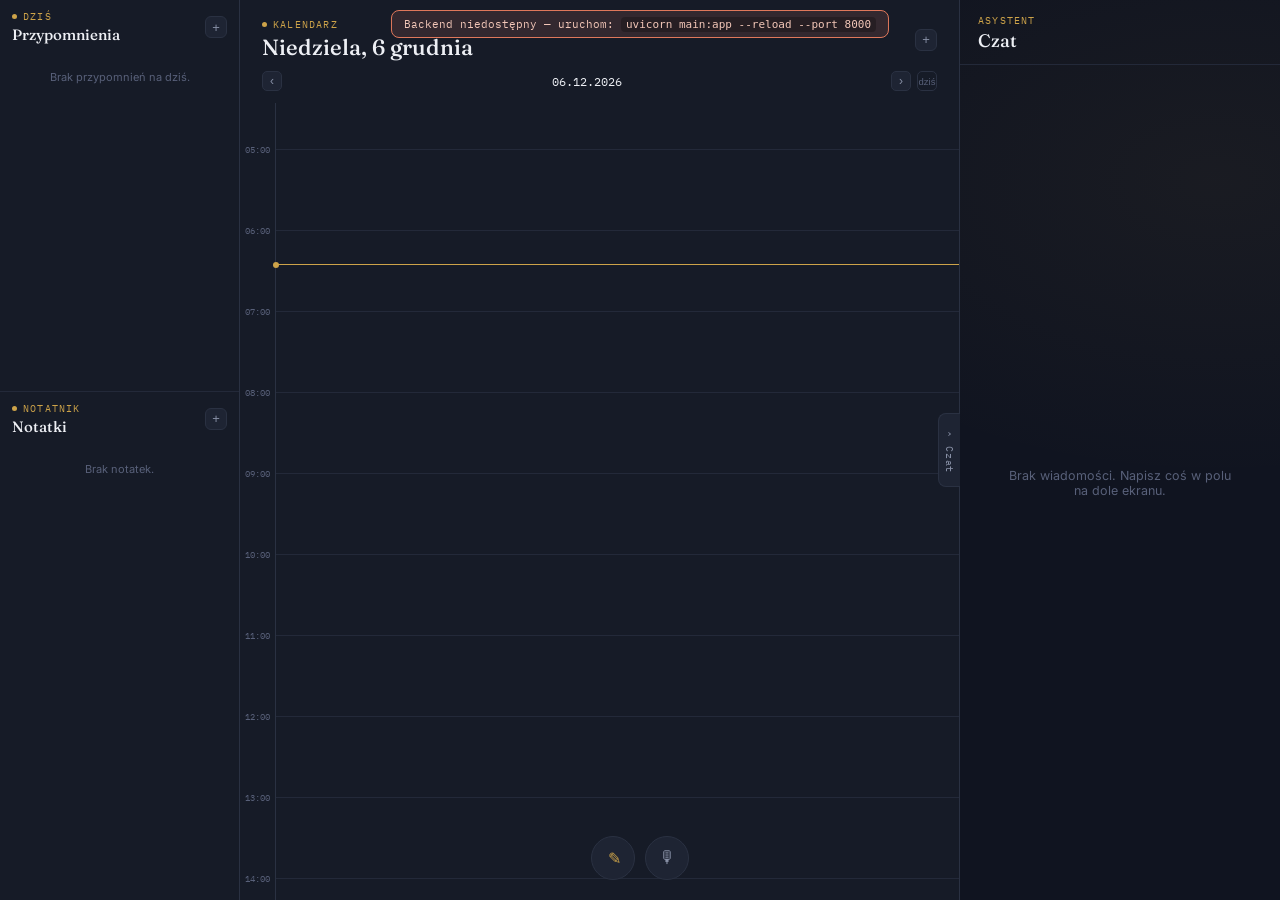
==== commit df4220c5: "ui fixes" ====
--- a/calendar.html
+++ b/calendar.html
@@ -44,37 +44,33 @@
     color:var(--text);
     font-family:var(--font-body);
     -webkit-font-smoothing:antialiased;
-    display:flex;
-    align-items:center;
-    justify-content:center;
     overflow:hidden;
   }
 
-  /* ===================== APP SHELL — 3/4 of the screen ===================== */
+  /* ===================== APP SHELL — whole page, 3 columns: notes/reminders | calendar | chat ===================== */
   .app-shell{
-    width:75vw;
-    height:75vh;
+    width:100vw;
+    height:100vh;
     min-width:920px;
     min-height:560px;
     background:var(--panel);
-    border:1px solid var(--border);
-    border-radius:18px;
-    box-shadow:0 40px 90px -20px rgba(0,0,0,0.6);
     position:relative;
-    display:flex;
+    display:grid;
+    grid-template-columns: 240px minmax(0,1fr) 320px;
+    grid-template-rows: 100%;
     overflow:hidden;
   }
 
-  /* ===================== LEFT COLUMN — 1/4 width ===================== */
+  /* ===================== LEFT COLUMN — reminders (top) + notes (bottom) ===================== */
   .left-col{
-    width:25%;
-    min-width:230px;
-    flex:none;
+    grid-column:1;
+    min-width:0;
     display:flex;
     flex-direction:column;
     border-right:1px solid var(--border);
     background:var(--panel);
     height:100%;
+    min-height:0;
   }
 
   .left-col section{
@@ -108,8 +104,23 @@
   .mini-add:hover{ color:var(--text); border-color:var(--brass-dim); }
   .mini-add:focus-visible{ outline:2px solid var(--brass); outline-offset:1px; }
 
-  /* --- Calendar panel (top, tallest) --- */
-  .cal-panel{ flex:1.5 1 0; }
+  .rem-panel{ flex:1 1 0; }
+  .note-panel{ flex:1.3 1 0; }
+
+  /* --- Calendar panel (now the big center column) --- */
+  .center-col{
+    grid-column:2;
+    min-width:0;
+    display:flex;
+    flex-direction:column;
+    height:100%;
+    min-height:0;
+    border-right:1px solid var(--border);
+    background:var(--panel);
+  }
+  .center-col .panel-head{ padding:18px 22px 10px; }
+  .center-col .panel-title{ font-size:22px; }
+  .center-col .cal-nav{ padding:0 22px 12px; font-size:12px; }
   .cal-nav{
     display:flex; align-items:center; gap:6px; padding:0 12px 8px;
     font-family:var(--font-mono); font-size:10.5px; color:var(--text-faint); flex:none;
@@ -142,72 +153,91 @@
 
   .cal-event{
     position:absolute; border-radius:6px; padding:3px 6px; overflow:hidden; cursor:pointer;
-  }
-  .cal-event:hover{ filter:brightness(1.12); }
+    border:1px solid rgba(12,15,22,0.28); box-shadow:0 2px 6px -2px rgba(0,0,0,0.5);
+    box-sizing:border-box;
+  }
+  .cal-event:hover{ filter:brightness(1.12); z-index:6; box-shadow:0 4px 12px -3px rgba(0,0,0,0.6); }
   .cal-event-title{ font-size:10.5px; font-weight:600; color:#0C0F16; line-height:1.2; white-space:nowrap; overflow:hidden; text-overflow:ellipsis; }
   .cal-event-time{ font-family:var(--font-mono); font-size:8px; color:rgba(12,15,22,0.72); }
 
   .cal-empty{ padding:26px 14px; text-align:center; color:var(--text-faint); font-size:11.5px; }
 
-  /* --- Reminders / Notes lists (shared list style) --- */
+  .cal-drag-preview{
+    position:absolute; left:2px; right:3px; border-radius:6px;
+    background:rgba(205,163,73,0.22); border:1.5px dashed var(--brass);
+    pointer-events:none; z-index:4;
+  }
+  .cal-drag-preview .cal-drag-label{
+    position:absolute; top:2px; left:6px; font-family:var(--font-mono); font-size:9.5px; color:var(--brass);
+    white-space:nowrap;
+  }
+
+  /* --- Reminders list --- */
   .side-list{ flex:1; overflow-y:auto; padding:4px 10px 10px; display:flex; flex-direction:column; gap:6px; }
-  .rem-item, .note-item{
+  .rem-item{
     background:var(--panel-raised); border:1px solid var(--border-soft); border-radius:9px;
     padding:7px 9px; cursor:pointer; display:flex; align-items:flex-start; gap:7px;
   }
-  .rem-item:hover, .note-item:hover{ border-color:var(--brass-dim); }
+  .rem-item:hover{ border-color:var(--brass-dim); }
   .rem-check{
     width:14px; height:14px; border-radius:4px; border:1.5px solid var(--text-faint);
     flex:none; margin-top:2px; cursor:pointer; display:flex; align-items:center; justify-content:center;
   }
   .rem-check.done{ background:var(--brass); border-color:var(--brass); }
   .rem-check.done::after{ content:'✓'; font-size:9px; color:#1A1508; font-weight:700; }
-  .rem-body, .note-body{ min-width:0; flex:1; }
+  .rem-body{ min-width:0; flex:1; }
   .rem-time{ font-family:var(--font-mono); font-size:9px; color:var(--brass); }
   .rem-text{ font-size:12px; color:var(--text); line-height:1.3; }
-  .rem-item.done .rem-text{ color:var(--text-faint); text-decoration:line-through; }
-  .note-title{ font-size:12px; font-weight:600; color:var(--text); }
-  .note-snippet{ font-size:11px; color:var(--text-muted); line-height:1.3; margin-top:1px; overflow:hidden; text-overflow:ellipsis; display:-webkit-box; -webkit-line-clamp:2; -webkit-box-orient:vertical; }
   .side-empty{ padding:14px 4px; text-align:center; color:var(--text-faint); font-size:11px; }
 
-  /* ===================== RIGHT COLUMN — 3/4 width, chat overlay ===================== */
+  /* --- Notes list — distinct card style: brass accent spine, header row, bigger snippet --- */
+  .note-item{
+    background:linear-gradient(160deg, var(--panel-raised), var(--panel-sunken));
+    border:1px solid var(--border-soft); border-left:3px solid var(--brass-dim);
+    border-radius:8px; padding:9px 11px 10px; cursor:pointer;
+    display:flex; flex-direction:column; gap:3px;
+    transition:border-color .15s ease, transform .15s ease, box-shadow .15s ease;
+  }
+  .note-item:hover{
+    border-color:var(--brass-dim); border-left-color:var(--brass);
+    transform:translateY(-1px); box-shadow:0 8px 18px -10px rgba(0,0,0,0.6);
+  }
+  .note-head{ display:flex; align-items:baseline; justify-content:space-between; gap:8px; }
+  .note-title{ font-family:var(--font-display); font-size:13px; font-weight:600; color:var(--text); min-width:0; overflow:hidden; text-overflow:ellipsis; white-space:nowrap; }
+  .note-time{ font-family:var(--font-mono); font-size:8.5px; color:var(--text-faint); flex:none; }
+  .note-snippet{ font-size:11.5px; color:var(--text-muted); line-height:1.42; overflow:hidden; text-overflow:ellipsis; display:-webkit-box; -webkit-line-clamp:3; -webkit-box-orient:vertical; }
+  .note-snippet:empty::before{ content:'Brak treści'; color:var(--text-faint); font-style:italic; }
+
+  /* ===================== RIGHT COLUMN — collapsible chat sidebar ===================== */
   .right-col{
-    flex:1; position:relative; overflow:hidden;
+    grid-column:3;
+    min-width:0;
+    position:relative;
+    overflow:hidden;
+    display:flex; flex-direction:column;
+    height:100%;
     background:
       radial-gradient(500px 300px at 80% 20%, rgba(205,163,73,0.05), transparent),
       var(--panel-sunken);
-  }
-  .right-col-hint{
-    position:absolute; inset:0; display:flex; flex-direction:column; align-items:center; justify-content:center;
-    gap:8px; color:var(--text-faint); pointer-events:none; text-align:center; padding:0 40px;
-  }
-  .right-col-hint .glyph{ font-size:28px; opacity:.5; }
-  .right-col-hint .eyebrow{ font-family:var(--font-mono); font-size:10.5px; letter-spacing:.14em; text-transform:uppercase; }
-  .right-col-hint .sub{ font-family:var(--font-body); font-size:12.5px; max-width:260px; }
+    transition:opacity .18s ease;
+  }
+  .app-shell.chat-collapsed{ grid-template-columns: 240px minmax(0,1fr) 0px; }
+  .app-shell.chat-collapsed .right-col{ opacity:0; pointer-events:none; }
 
   .chat-tab{
-    position:absolute; top:50%; right:0; transform:translateY(-50%);
-    width:26px; height:84px; border-radius:10px 0 0 10px;
+    position:absolute; top:50%; right:320px; transform:translateY(-50%);
+    width:22px; height:74px; border-radius:8px 0 0 8px;
     background:var(--panel-raised); border:1px solid var(--border); border-right:none;
-    color:var(--text-muted); cursor:pointer; z-index:30;
+    color:var(--text-muted); cursor:pointer; z-index:50;
     display:flex; align-items:center; justify-content:center;
     writing-mode:vertical-rl; font-family:var(--font-mono); font-size:10px; letter-spacing:.08em;
-    gap:6px;
+    gap:6px; transition:right .18s ease;
   }
   .chat-tab:hover{ color:var(--brass); border-color:var(--brass-dim); }
   .chat-tab:focus-visible{ outline:2px solid var(--brass); outline-offset:1px; }
   .chat-tab .chevron{ writing-mode:horizontal-tb; font-size:11px; }
-
-  .chat-panel{
-    position:absolute; top:0; right:0; width:100%; height:100%;
-    background:var(--panel);
-    border-left:1px solid var(--border);
-    display:flex; flex-direction:column;
-    transform:translateX(100%);
-    transition:transform .38s cubic-bezier(.4,0,.2,1);
-    z-index:20;
-  }
-  .chat-panel.open{ transform:translateX(0); }
+  .app-shell.chat-collapsed .chat-tab{ right:0; }
+
   .chat-panel-head{
     flex:none; padding:14px 44px 12px 18px; border-bottom:1px solid var(--border-soft);
     display:flex; flex-direction:column; gap:2px;
@@ -290,6 +320,7 @@
     width:100%; max-width:380px; background:var(--panel-raised); border:1px solid var(--border);
     border-radius:14px; padding:22px; font-family:var(--font-body); color:var(--text);
   }
+  .modal.wide{ max-width:600px; }
   .modal h2{ font-family:var(--font-display); font-weight:500; font-size:19px; margin:0 0 14px; }
   .mf-field{ margin-bottom:12px; }
   .mf-field label{
@@ -299,9 +330,11 @@
   .mf-input, .mf-textarea{
     width:100%; background:var(--panel); border:1px solid var(--border); border-radius:8px;
     padding:8px 10px; color:var(--text); font-family:var(--font-body); font-size:13.5px;
+    box-sizing:border-box;
   }
   .mf-input.mono{ font-family:var(--font-mono); }
   .mf-textarea{ min-height:80px; resize:vertical; }
+  .mf-textarea.large{ min-height:min(48vh, 380px); line-height:1.5; }
   .mf-row{ display:flex; gap:10px; }
   .mf-row .mf-field{ flex:1; }
   .cat-btn{
@@ -324,12 +357,16 @@
   @media (prefers-reduced-motion: reduce){ *{ transition:none !important; } }
 
   @media (max-width:900px){
-    .app-shell{ width:96vw; height:92vh; min-width:0; flex-direction:column; }
-    .left-col{ width:100%; height:46%; border-right:none; border-bottom:1px solid var(--border); flex-direction:row; }
+    .app-shell{
+      width:100vw; height:100vh; min-width:0;
+      grid-template-columns:1fr;
+      grid-template-rows: 28% 46% 26%;
+    }
+    .left-col{ grid-column:1; grid-row:1; border-right:none; border-bottom:1px solid var(--border); flex-direction:row; }
     .left-col section{ border-bottom:none; border-right:1px solid var(--border-soft); flex:1; }
-    .cal-panel{ flex:1.4 1 0; }
-    .right-col{ height:54%; }
-    .chat-panel{ width:100%; }
+    .center-col{ grid-column:1; grid-row:2; border-right:none; border-bottom:1px solid var(--border); }
+    .right-col{ grid-column:1; grid-row:3; }
+    .chat-tab{ display:none; }
     .text-bubble:hover, .text-bubble.focused{ width:min(70vw, 420px); }
   }
 </style>
@@ -342,30 +379,8 @@
     Backend niedostępny — uruchom: <code>uvicorn main:app --reload --port 8000</code>
   </div>
 
-  <!-- ===================== LEFT COLUMN ===================== -->
+  <!-- ===================== LEFT COLUMN — reminders + notes ===================== -->
   <div class="left-col">
-
-    <section class="cal-panel">
-      <div class="panel-head">
-        <div>
-          <div class="panel-eyebrow"><span class="dot"></span>Kalendarz</div>
-          <div class="panel-title" id="calTitle">—</div>
-        </div>
-        <button class="mini-add" id="addEventBtn" title="Dodaj wydarzenie">+</button>
-      </div>
-      <div class="cal-nav">
-        <button id="calPrev">‹</button>
-        <span class="cal-date" id="calDateLabel">—</span>
-        <button id="calNext">›</button>
-        <button class="today-pill" id="calToday">dziś</button>
-      </div>
-      <div class="cal-scroll" id="calScroll">
-        <div class="cal-grid">
-          <div class="cal-ruler" id="calRuler"></div>
-          <div class="cal-track" id="calTrack"></div>
-        </div>
-      </div>
-    </section>
 
     <section class="rem-panel">
       <div class="panel-head">
@@ -391,25 +406,39 @@
 
   </div>
 
-  <!-- ===================== RIGHT COLUMN ===================== -->
-  <div class="right-col">
-    <div class="right-col-hint">
-      <div class="glyph">✦</div>
-      <div class="eyebrow">Historia rozmowy</div>
-      <div class="sub">Otwórz zakładkę po prawej, żeby zobaczyć poprzednie wiadomości.</div>
+  <!-- ===================== CENTER COLUMN — calendar ===================== -->
+  <div class="center-col">
+    <div class="panel-head">
+      <div>
+        <div class="panel-eyebrow"><span class="dot"></span>Kalendarz</div>
+        <div class="panel-title" id="calTitle">—</div>
+      </div>
+      <button class="mini-add" id="addEventBtn" title="Dodaj wydarzenie">+</button>
     </div>
-
-    <button class="chat-tab" id="chatTab"><span class="chevron">‹</span> Czat</button>
-
-    <aside class="chat-panel" id="chatPanel">
-      <div class="chat-panel-head">
-        <span class="eyebrow">Asystent</span>
-        <span class="title">Historia rozmowy</span>
+    <div class="cal-nav">
+      <button id="calPrev">‹</button>
+      <span class="cal-date" id="calDateLabel">—</span>
+      <button id="calNext">›</button>
+      <button class="today-pill" id="calToday">dziś</button>
+    </div>
+    <div class="cal-scroll" id="calScroll">
+      <div class="cal-grid">
+        <div class="cal-ruler" id="calRuler"></div>
+        <div class="cal-track" id="calTrack"></div>
       </div>
-      <div class="chat-log" id="chatLog">
-        <div class="chat-log-empty" id="chatLogEmpty">Brak wiadomości. Napisz coś w polu na dole ekranu.</div>
-      </div>
-    </aside>
+    </div>
+  </div>
+
+  <!-- ===================== RIGHT COLUMN — chat sidebar ===================== -->
+  <button class="chat-tab" id="chatTab"><span class="chevron">›</span> Czat</button>
+  <div class="right-col" id="chatPanel">
+    <div class="chat-panel-head">
+      <span class="eyebrow">Asystent</span>
+      <span class="title">Czat</span>
+    </div>
+    <div class="chat-log" id="chatLog">
+      <div class="chat-log-empty" id="chatLogEmpty">Brak wiadomości. Napisz coś w polu na dole ekranu.</div>
+    </div>
   </div>
 
   <!-- ===================== BOTTOM-CENTER COMPOSER ===================== -->
@@ -425,7 +454,7 @@
 
 <!-- ===================== GENERIC MODAL (event / reminder / note) ===================== -->
 <div class="overlay" id="overlay" hidden>
-  <div class="modal">
+  <div class="modal" id="modalBox">
     <h2 id="modalTitle">Nowy wpis</h2>
     <div id="modalFields"></div>
     <div class="error-text" id="errorText"></div>
@@ -587,8 +616,8 @@
       var block=document.createElement('div');
       block.className='cal-event';
       block.style.top=top+'px'; block.style.height=height+'px';
-      block.style.left='calc('+(ev.col*widthPct)+'% + '+(ev.col?3:2)+'px)';
-      block.style.width='calc('+widthPct+'% - 5px)';
+      block.style.left='calc('+(ev.col*widthPct)+'% + '+(ev.col?4:2)+'px)';
+      block.style.width='calc('+widthPct+'% - 7px)';
       block.style.background=color;
       block.innerHTML='<div class="cal-event-title">'+escapeHtml(ev.title)+'</div><div class="cal-event-time">'+ev.start+'–'+ev.end+'</div>';
       block.addEventListener('click',function(evt){ evt.stopPropagation(); openEventModal(ev.id); });
@@ -603,14 +632,64 @@
       els.calTrack.appendChild(line);
     }
 
-    els.calTrack.onclick=function(e){
-      if(e.target!==els.calTrack) return;
-      var rect=els.calTrack.getBoundingClientRect();
-      var y=e.clientY-rect.top;
+  }
+
+  // ---- click-and-drag on the calendar track to size a new event ----
+  function bindTrackDrag(track){
+    var dragging=false, startMin=0, preview=null, moved=false;
+
+    function yToMin(clientY){
+      var rect=track.getBoundingClientRect();
+      var y=clientY-rect.top+track.scrollTop*0; // track itself isn't scrolled, cal-scroll is
       var minutes=Math.round((y/PX_PER_MIN)/5)*5;
-      openEventModal(null, minutes);
-    };
-  }
+      return Math.max(0, Math.min(DAY_MIN, minutes));
+    }
+
+    function updatePreview(aMin,bMin){
+      var s=Math.min(aMin,bMin), e=Math.max(aMin,bMin,s+5);
+      if(!preview){
+        preview=document.createElement('div');
+        preview.className='cal-drag-preview';
+        preview.innerHTML='<span class="cal-drag-label"></span>';
+        track.appendChild(preview);
+      }
+      preview.style.top=(s*PX_PER_MIN)+'px';
+      preview.style.height=Math.max((e-s)*PX_PER_MIN,16)+'px';
+      preview.querySelector('.cal-drag-label').textContent = minutesToHHMM(s)+'–'+minutesToHHMM(e);
+    }
+
+    function removePreview(){
+      if(preview){ preview.remove(); preview=null; }
+    }
+
+    track.addEventListener('mousedown', function(e){
+      if(e.target!==track) return;
+      dragging=true; moved=false;
+      startMin=yToMin(e.clientY);
+      e.preventDefault();
+    });
+
+    document.addEventListener('mousemove', function(e){
+      if(!dragging) return;
+      var curMin=yToMin(e.clientY);
+      if(Math.abs(curMin-startMin)>=5) moved=true;
+      updatePreview(startMin,curMin);
+    });
+
+    document.addEventListener('mouseup', function(e){
+      if(!dragging) return;
+      dragging=false;
+      var endMin=yToMin(e.clientY);
+      removePreview();
+      if(moved){
+        var s=Math.min(startMin,endMin), en=Math.max(startMin,endMin,s+5);
+        openEventModal(null, s, en);
+      } else {
+        openEventModal(null, startMin);
+      }
+    });
+  }
+  bindTrackDrag(els.calTrack);
 
   function scrollToNow(){
     if(state.calDate!==todayStr()) return;
@@ -632,7 +711,7 @@
   function renderReminders(){
     var today = todayStr();
     var todays = state.reminders
-      .filter(function(r){ return r.date===today; })
+      .filter(function(r){ return r.date===today && !r.done; })
       .sort(function(a,b){ return toMinutes(a.time)-toMinutes(b.time); });
 
     els.reminderList.innerHTML='';
@@ -642,9 +721,9 @@
     }
     todays.forEach(function(r){
       var item=document.createElement('div');
-      item.className='rem-item'+(r.done?' done':'');
+      item.className='rem-item';
       item.innerHTML =
-        '<span class="rem-check'+(r.done?' done':'')+'" data-id="'+r.id+'"></span>'+
+        '<span class="rem-check" data-id="'+r.id+'"></span>'+
         '<span class="rem-body"><span class="rem-time">'+r.time+'</span><br><span class="rem-text">'+escapeHtml(r.text)+'</span></span>';
       item.querySelector('.rem-check').addEventListener('click',function(e){
         e.stopPropagation();
@@ -662,17 +741,34 @@
   }
 
   // ================= NOTES =================
+  function formatNoteTime(iso){
+    if(!iso) return '';
+    var d = new Date(iso);
+    if(isNaN(d.getTime())) return '';
+    var sameDay = d.toDateString()===new Date().toDateString();
+    var time = d.toLocaleTimeString('pl-PL',{hour:'2-digit',minute:'2-digit'});
+    if(sameDay) return time;
+    return d.toLocaleDateString('pl-PL',{day:'2-digit',month:'2-digit'})+' '+time;
+  }
+
   function renderNotes(){
     els.noteList.innerHTML='';
     if(state.notes.length===0){
       els.noteList.innerHTML='<div class="side-empty">Brak notatek.</div>';
       return;
     }
-    state.notes.forEach(function(n){
+    var sorted = state.notes.slice().sort(function(a,b){
+      return (b.updated_at||'').localeCompare(a.updated_at||'');
+    });
+    sorted.forEach(function(n){
       var item=document.createElement('div');
       item.className='note-item';
-      item.innerHTML='<span class="note-body"><span class="note-title">'+escapeHtml(n.title||'Bez tytułu')+'</span>'+
-        '<div class="note-snippet">'+escapeHtml(n.content||'')+'</div></span>';
+      item.innerHTML=
+        '<div class="note-head">'+
+          '<span class="note-title">'+escapeHtml(n.title||'Bez tytułu')+'</span>'+
+          '<span class="note-time">'+formatNoteTime(n.updated_at)+'</span>'+
+        '</div>'+
+        '<div class="note-snippet">'+escapeHtml(n.content||'')+'</div>';
       item.addEventListener('click',function(){ openNoteModal(n.id); });
       els.noteList.appendChild(item);
     });
@@ -686,6 +782,7 @@
 
   // ================= GENERIC MODAL =================
   var overlay=document.getElementById('overlay');
+  var modalBox=document.getElementById('modalBox');
   var modalTitle=document.getElementById('modalTitle');
   var modalFields=document.getElementById('modalFields');
   var errorText=document.getElementById('errorText');
@@ -699,13 +796,14 @@
     return '<div class="mf-field"><label>'+label+'</label>'+inner+'</div>';
   }
 
-  function openEventModal(id, prefillStart){
+  function openEventModal(id, prefillStart, prefillEnd){
     modalKind='event'; state.editing=id;
     modalTitle.textContent = id? 'Edytuj wydarzenie':'Nowe wydarzenie';
+    modalBox.classList.remove('wide');
     var ev = id? state.events.find(function(e){return e.id===id;}) : null;
     selectedCat = ev? ev.category : 'meeting';
     var start = ev? ev.start : (prefillStart!=null? minutesToHHMM(prefillStart) : '09:00');
-    var end = ev? ev.end : (prefillStart!=null? minutesToHHMM(Math.min(prefillStart+30,DAY_MIN-1)) : '09:30');
+    var end = ev? ev.end : (prefillEnd!=null? minutesToHHMM(prefillEnd) : (prefillStart!=null? minutesToHHMM(Math.min(prefillStart+30,DAY_MIN-1)) : '09:30'));
 
     modalFields.innerHTML =
       fieldHTML('Nazwa','<input id="mfTitle" class="mf-input" maxlength="60" value="'+(ev?escapeHtml(ev.title):'')+'">')+
@@ -721,7 +819,7 @@
       var b=document.createElement('button'); b.type='button';
       b.className='cat-btn'+(selectedCat===c.id?' active':'');
       b.innerHTML='<span class="cat-dot" style="background:'+CAT_COLOR[c.id]+'"></span>'+c.label;
-      b.addEventListener('click',function(){ selectedCat=c.id; openEventModal(id, prefillStart); });
+      b.addEventListener('click',function(){ selectedCat=c.id; openEventModal(id, prefillStart, prefillEnd); });
       catRow.appendChild(b);
     });
 
@@ -734,6 +832,7 @@
   function openReminderModal(id){
     modalKind='reminder'; state.editing=id;
     modalTitle.textContent = id? 'Edytuj przypomnienie':'Nowe przypomnienie';
+    modalBox.classList.remove('wide');
     var r = id? state.reminders.find(function(x){return x.id===id;}) : null;
     modalFields.innerHTML =
       fieldHTML('Treść','<input id="mfText" class="mf-input" maxlength="120" value="'+(r?escapeHtml(r.text):'')+'">')+
@@ -750,17 +849,18 @@
   function openNoteModal(id){
     modalKind='note'; state.editing=id;
     modalTitle.textContent = id? 'Edytuj notatkę':'Nowa notatka';
+    modalBox.classList.add('wide');
     var n = id? state.notes.find(function(x){return x.id===id;}) : null;
     modalFields.innerHTML =
       fieldHTML('Tytuł','<input id="mfTitle" class="mf-input" maxlength="60" value="'+(n?escapeHtml(n.title):'')+'">')+
-      fieldHTML('Treść','<textarea id="mfContent" class="mf-textarea" maxlength="600">'+(n?escapeHtml(n.content):'')+'</textarea>');
+      fieldHTML('Treść','<textarea id="mfContent" class="mf-textarea large" maxlength="4000">'+(n?escapeHtml(n.content):'')+'</textarea>');
     deleteBtn.hidden = !id;
     errorText.textContent='';
     overlay.hidden=false;
     document.getElementById('mfTitle').focus();
   }
 
-  function closeModal(){ overlay.hidden=true; modalKind=null; state.editing=null; }
+  function closeModal(){ overlay.hidden=true; modalKind=null; state.editing=null; modalBox.classList.remove('wide'); }
   cancelBtn.addEventListener('click', closeModal);
   overlay.addEventListener('click', function(e){ if(e.target===overlay) closeModal(); });
   document.addEventListener('keydown', function(e){ if(e.key==='Escape' && !overlay.hidden) closeModal(); });
@@ -810,11 +910,11 @@
     }
   });
 
-  // ================= CHAT PANEL (slide in/out, history only) =================
-  var chatOpen = false;
+  // ================= CHAT PANEL (collapsible sidebar) =================
+  var chatOpen = true;
   function setChatOpen(open){
     chatOpen = open;
-    els.chatPanel.classList.toggle('open', open);
+    els.appShell.classList.toggle('chat-collapsed', !open);
     els.chatTab.querySelector('.chevron').textContent = open ? '›' : '‹';
   }
   els.chatTab.addEventListener('click', function(){ setChatOpen(!chatOpen); });
